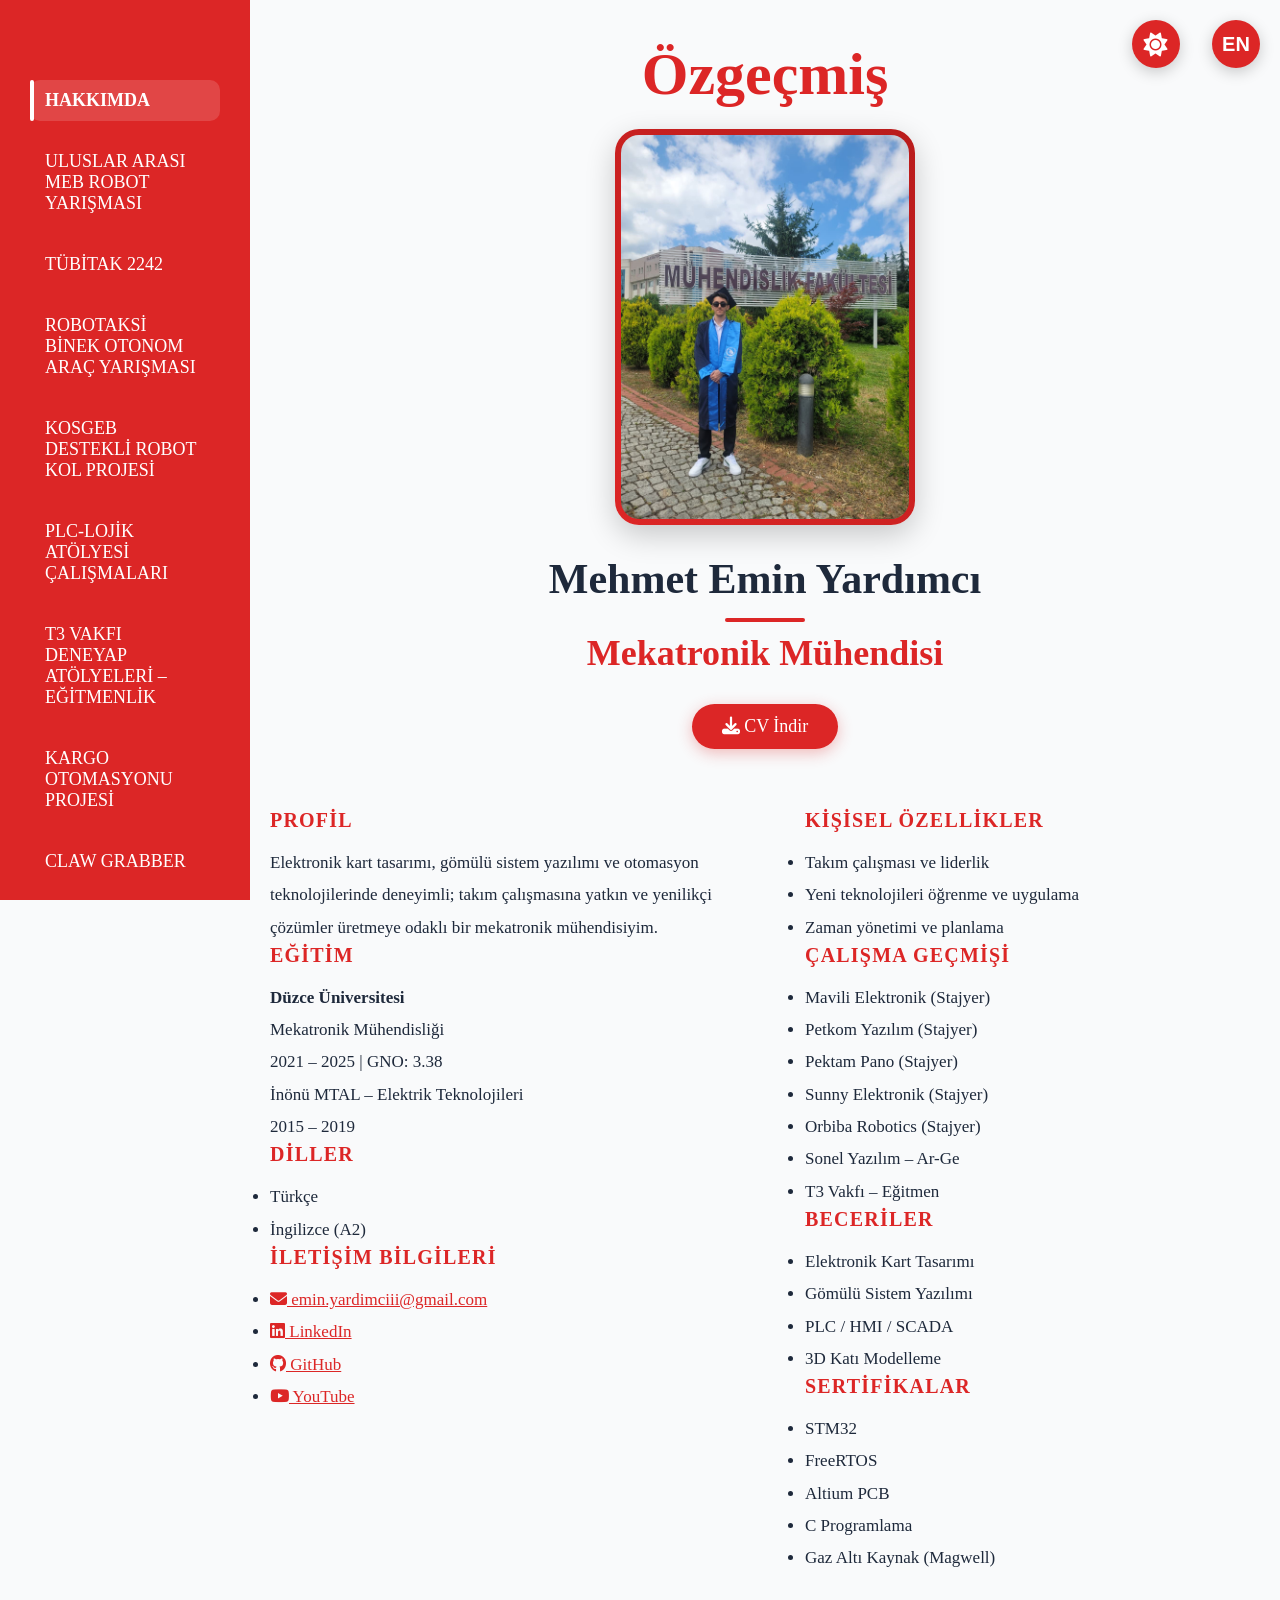
==== index.html @ 07dcc73a "Update index.html" ====
<!DOCTYPE html>
<html lang="tr">
<head>
    <meta charset="UTF-8">
    <meta name="viewport" content="width=device-width, initial-scale=1.0">
    <title>Mehmet Emin Yardımcı | Portfolyo</title>
    <link rel="stylesheet" href="style.css">
    <link rel="stylesheet" href="https://cdnjs.cloudflare.com/ajax/libs/font-awesome/6.5.0/css/all.min.css" integrity="sha512-..." crossorigin="anonymous" referrerpolicy="no-referrer" />
</head>
<body>
    <!-- Sidebar Navigation -->
    <nav class="sidebar">
        <ul>
            <li><a href="javascript:void(0);" class="nav-link" data-section="hakkimda" data-lang-key="about">HAKKIMDA</a></li>
            <li><a href="javascript:void(0);" class="nav-link" data-section="meb" data-lang-key="meb">ULUSLAR ARASI MEB ROBOT YARIŞMASI</a></li>
            <li><a href="javascript:void(0);" class="nav-link" data-section="tubitak" data-lang-key="tubitak">TÜBİTAK 2242</a></li>
            <li><a href="javascript:void(0);" class="nav-link" data-section="robotaksi" data-lang-key="robotaksi">ROBOTAKSİ BİNEK OTONOM ARAÇ YARIŞMASI</a></li>
            <li><a href="javascript:void(0);" class="nav-link" data-section="robotkol" data-lang-key="robotkol">KOSGEB DESTEKLİ ROBOT KOL PROJESİ</a></li>
            <li><a href="javascript:void(0);" class="nav-link" data-section="plcatolyesi" data-lang-key="plcatolyesi">PLC-LOJİK ATÖLYESİ ÇALIŞMALARI</a></li>
            <li><a href="javascript:void(0);" class="nav-link" data-section="egitmenlik" data-lang-key="egitmenlik">T3 VAKFI DENEYAP ATÖLYELERİ – EĞİTMENLİK</a></li>
            <li><a href="javascript:void(0);" class="nav-link" data-section="scada" data-lang-key="scada">KARGO OTOMASYONU PROJESİ</a></li>
            <li><a href="javascript:void(0);" class="nav-link" data-section="clawgraber" data-lang-key="clawgraber">CLAW GRABBER</a></li>
            <li><a href="javascript:void(0);" class="nav-link" data-section="bitirme" data-lang-key="bitirme">BİTİRME PROJESİ (DÜ-HAS)</a></li>
        </ul>
    </nav>
    <!-- Language Toggle -->
    <button id="language-toggle" class="language-toggle">EN</button>
    <!-- Dark Mode Toggle -->
    <button id="dark-mode-toggle" class="dark-mode-toggle"></button>
    <!-- Main Content -->
    <main class="content">
        <section id="hakkimda" class="hero">
            <div class="hero-header">
                <h1 data-lang-key="cvTitle">Özgeçmiş</h1>
                <div class="photo">
                    <img src="assets/projects/profile.jpg" alt="Mehmet Emin Yardımcı">
                </div>
                <h2 class="name-title">Mehmet Emin Yardımcı</h2>
                <h3 class="profession-title">Mekatronik Mühendisi</h3>
              <a href="#" id="cv-download" class="cv-download-btn" download>
    <i class="fas fa-download"></i> <span data-lang-key="downloadCV">CV İndir</span>
</a>
            </div>
            <div class="columns">
                <div class="col">
                    <h3 data-lang-key="profileTitle">Profil</h3>
                    <p data-lang-key="profileDesc">Elektronik kart tasarımı, gömülü sistem yazılımı ve otomasyon teknolojilerinde deneyimli; takım çalışmasına yatkın ve yenilikçi çözümler üretmeye odaklı bir mekatronik mühendisiyim.</p>
                    <h3 data-lang-key="educationTitle">Eğitim</h3>
                    <p data-lang-key="university"><strong data-lang-key="duzceUni">Düzce Üniversitesi</strong><br><span data-lang-key="mechatronics">Mekatronik Mühendisliği</span><br>2021 – 2025 | GNO: 3.38</p>
                    <p data-lang-key="highSchool">İnönü MTAL – Elektrik Teknolojileri<br>2015 – 2019</p>
                    <h3 data-lang-key="languagesTitle">Diller</h3>
                    <ul>
                        <li data-lang-key="turkish">Türkçe</li>
                        <li data-lang-key="english">İngilizce (A2)</li>
                    </ul>
                    <h3 data-lang-key="contactTitle">İletişim Bilgileri</h3>
                    <ul class="contact-links">
                        <li><a href="mailto:emin.yardimciii@gmail.com"><i class="fas fa-envelope"></i> emin.yardimciii@gmail.com</a></li>
                        <li><a href="https://www.linkedin.com/in/eminyardimci" target="_blank"><i class="fab fa-linkedin"></i> LinkedIn</a></li>
                        <li><a href="https://github.com/eminyardimci" target="_blank"><i class="fab fa-github"></i> GitHub</a></li>
                        <li><a href="https://www.youtube.com/@eminyrdmc" target="_blank"><i class="fab fa-youtube"></i> YouTube</a></li>
                    </ul>
                </div>
                <div class="col">
                    <h3 data-lang-key="personalFeaturesTitle">Kişisel Özellikler</h3>
                    <ul>
                        <li data-lang-key="teamwork">Takım çalışması ve liderlik</li>
                        <li data-lang-key="newTech">Yeni teknolojileri öğrenme ve uygulama</li>
                        <li data-lang-key="timeMgmt">Zaman yönetimi ve planlama</li>
                    </ul>
                    <h3 data-lang-key="workHistoryTitle">Çalışma Geçmişi</h3>
                    <ul>
                        <li data-lang-key="mavili">Mavili Elektronik (Stajyer)</li>
                        <li data-lang-key="petkom">Petkom Yazılım (Stajyer)</li>
                        <li data-lang-key="pektam">Pektam Pano (Stajyer)</li>
                        <li data-lang-key="sunny">Sunny Elektronik (Stajyer)</li>
                        <li data-lang-key="orbiba">Orbiba Robotics (Stajyer)</li>
                        <li data-lang-key="sonel">Sonel Yazılım – Ar-Ge</li>
                        <li data-lang-key="t3">T3 Vakfı – Eğitmen</li>
                    </ul>
                    <h3 data-lang-key="skillsTitle">Beceriler</h3>
                    <ul>
                        <li data-lang-key="electronicDesign">Elektronik Kart Tasarımı</li>
                        <li data-lang-key="embedded">Gömülü Sistem Yazılımı</li>
                        <li data-lang-key="plc">PLC / HMI / SCADA</li>
                        <li data-lang-key="3dModeling">3D Katı Modelleme</li>
                    </ul>
                    <h3 data-lang-key="certificatesTitle">Sertifikalar</h3>
                    <ul>
                        <li data-lang-key="stm32">STM32</li>
                        <li data-lang-key="freertos">FreeRTOS</li>
                        <li data-lang-key="altium">Altium PCB</li>
                        <li data-lang-key="cProg">C Programlama</li>
                        <li data-lang-key="welding">Gaz Altı Kaynak (Magwell)</li>
                    </ul>
                </div>
            </div>
        </section>
        <!-- Proje Detay Modal -->
        <section id="project-detail" class="project-section hidden">
            <div id="project-year" class="project-year"></div>
            <h2 id="project-title" class="project-title"></h2>
            <div id="project-content" class="project-desc"></div>
            <div class="modal-buttons">
                <button id="images-button" class="images-button" data-lang-key="viewImages"><i class="fas fa-images"></i> Resimleri Gör</button>
                <button id="project-close-btn" class="close-btn" data-lang-key="close">Kapat</button>
            </div>
        </section>
        <!-- Resim Gallery Modal -->
        <section id="gallery-modal" class="gallery-section hidden">
            <h2 data-lang-key="galleryTitle">Proje Resimleri</h2>
            <div id="gallery-carousel"></div>
            <button id="gallery-close-btn" class="close-btn" data-lang-key="close">Kapat</button>
        </section>
    </main>
    <!-- Mobil Projeler Butonu -->
    <button class="projects-btn" data-lang-key="projects">
    <i class="fas fa-bars"></i> Projeler
</button>
    <script src="script.js"></script>
</body>
</html>
---- style.css ----
* {
    box-sizing: border-box;
    margin: 0;
    padding: 0;
}
body {
    font-family: "Georgia", serif;
    background: #f9fafb;
    color: #1e293b;
    display: flex;
    position: relative;
    min-height: 100vh;
    transition: background 0.3s, color 0.3s;
}
body.dark-mode {
    background: #1e293b;
    color: #f9fafb;
}
body.dark-mode .sidebar {
    background: #b91c1c;
}
body.dark-mode .project-section, body.dark-mode .gallery-section {
    background: #2d3e50;
}
body.dark-mode .contact-links a {
    color: #f9fafb;
}
body.dark-mode .contact-links a:hover {
    color: #dc2626;
}
body.dark-mode .col h3 {
    color: #dc2626;
}
.blur-overlay {
    position: fixed;
    inset: 0;
    background: rgba(0, 0, 0, 0.45);
    backdrop-filter: blur(12px);
    -webkit-backdrop-filter: blur(12px);
    opacity: 0;
    visibility: hidden;
    transition: opacity 0.6s ease, visibility 0.6s ease;
    z-index: 90;
    pointer-events: none;
}
.blur-overlay.active {
    opacity: 1;
    visibility: visible;
    pointer-events: auto;
}
.sidebar {
    width: 250px;
    background: #dc2626;
    color: white;
    padding: 80px 30px 40px;
    height: 100vh;
    position: fixed;
    top: 0;
    left: 0;
    overflow-y: auto;
    transition: transform 0.3s ease;
    z-index: 10;
}
.sidebar ul {
    list-style: none;
}
.sidebar li {
    margin-bottom: 20px;
}
.sidebar a {
    color: white;
    text-decoration: none;
    font-size: 18px;
    text-transform: uppercase;
    font-weight: 500;
    display: block;
    padding: 10px 15px;
    border-radius: 10px;
    transition: all 0.3s;
}
.sidebar a:hover {
    background: rgba(255,255,255,0.1);
}
.sidebar a.active {
    font-weight: bold;
    background: rgba(255,255,255,0.15);
    position: relative;
}
.sidebar a.active::before {
    content: '';
    position: absolute;
    left: 0;
    top: 0;
    height: 100%;
    width: 4px;
    background: white;
    border-radius: 2px;
}
.content {
    margin-left: 250px;
    padding: 40px 20px;
    width: calc(100% - 250px);
    display: flex;
    justify-content: center;
    align-items: flex-start;
}
.hero {
    width: 100%;
    max-width: 1300px;
    margin: 0 auto;
}
.hero-header {
    text-align: center;
    margin-bottom: 60px;
}
.hero-header h1 {
    font-size: 60px;
    margin-bottom: 20px;
    color: #dc2626;
}
.name-title {
    font-size: 42px;
    font-weight: bold;
    color: #1e293b;
    margin: 30px 0 10px;
    text-align: center;
}
.profession-title {
    font-size: 36px;
    font-weight: bold;
    color: #dc2626;
    margin: 0 0 30px;
    text-align: center;
}
body.dark-mode .name-title {
    color: #f9fafb;
}
.name-title::after {
    content: '';
    display: block;
    width: 80px;
    height: 4px;
    background: #dc2626;
    margin: 15px auto 0;
    border-radius: 2px;
}
.cv-download-btn {
    display: inline-block;
    padding: 12px 30px;
    background: #dc2626;
    color: white;
    text-decoration: none;
    border-radius: 30px;
    font-size: 18px;
    transition: all 0.3s;
    box-shadow: 0 4px 15px rgba(220,38,38,0.3);
}
.cv-download-btn:hover {
    background: #b91c1c;
    transform: scale(1.05);
    box-shadow: 0 8px 25px rgba(220,38,38,0.4);
}
.photo {
    width: 300px;
    margin: 0 auto 20px;
    overflow: hidden;
    border-radius: 24px;
    padding: 6px;
    background: linear-gradient(45deg, #dc2626, #b91c1c);
    box-shadow: 0 10px 30px rgba(0,0,0,0.2);
    transition: all 0.4s;
}
.photo img {
    width: 100%;
    height: auto;
    display: block;
    border-radius: 18px;
}
.photo:hover {
    transform: translateY(-10px);
}
body.dark-mode .photo {
    box-shadow: 0 0 30px rgba(220,38,38,0.4);
}
.columns {
    display: grid;
    grid-template-columns: repeat(2, 1fr);
    gap: 80px;
    max-width: 1200px;
    margin: 0 auto;
}
.col h3 {
    font-size: 20px;
    letter-spacing: 1.2px;
    color: #dc2626;
    margin-bottom: 15px;
    text-transform: uppercase;
    font-weight: bold;
}
.col p, .col li {
    font-size: 17px;
    line-height: 1.9;
}
.contact-links a {
    color: #dc2626;
    font-weight: 500;
    transition: all 0.3s;
}
.contact-links a:hover {
    color: #b91c1c;
    transform: translateX(10px);
}
.contact-links i {
    color: #dc2626;
    transition: transform 0.3s;
}
.contact-links a:hover i {
    transform: scale(1.3);
}
.project-section, .gallery-section {
    max-width: 900px;
    width: 90%;
    max-height: 85vh;
    padding: 60px 40px;
    background: white;
    border-radius: 20px;
    box-shadow: 0 20px 40px rgba(0,0,0,0.15);
    position: fixed;
    top: 50%;
    left: 50%;
    transform: translate(-50%, -50%);
    overflow-y: auto;
    z-index: 100;
    opacity: 0;
    visibility: hidden;
    transition: opacity 0.6s ease, visibility 0.6s ease;
}
.project-section.visible, .gallery-section.visible {
    opacity: 1;
    visibility: visible;
}
.project-year {
    font-size: clamp(60px, 10vw, 100px);
    font-weight: 900;
    color: #dc2626;
    margin-bottom: 10px;
    line-height: 1;
    text-align: center;
}
.project-title {
    font-size: clamp(36px, 6vw, 52px);
    font-weight: bold;
    color: #1e293b;
    text-align: center;
    margin-bottom: 30px;
}
.project-desc {
    font-size: clamp(16px, 2.5vw, 18px);
    line-height: 1.8;
    max-width: 800px;
    margin: 0 auto 40px;
}
.modal-buttons {
    display: flex;
    justify-content: center;
    gap: 30px;
    margin-top: 20px;
}
.images-button, .close-btn {
    padding: 14px 32px;
    background: #dc2626;
    color: white;
    border: none;
    border-radius: 50px;
    cursor: pointer;
    font-size: 17px;
    font-weight: bold;
    transition: all 0.3s;
}
.images-button:hover, .close-btn:hover {
    background: #b91c1c;
    transform: translateY(-3px);
}
body.dark-mode .images-button {
    background: #ffcc00;
    color: #1e293b;
}
#gallery-carousel {
    display: grid;
    grid-template-columns: repeat(auto-fit, minmax(300px, 1fr));
    gap: 30px;
    justify-items: center;
    padding: 20px 0;
}
#gallery-carousel img {
    max-width: 100%;
    max-height: 70vh;
    object-fit: contain;
    border-radius: 16px;
    box-shadow: 0 8px 20px rgba(0,0,0,0.2);
    cursor: zoom-in;
    transition: all 0.5s ease;
}
#gallery-carousel img:hover {
    transform: scale(1.05);
    box-shadow: 0 20px 40px rgba(0,0,0,0.3);
}
#gallery-carousel img.zoomed {
    position: fixed;
    top: 50%;
    left: 50%;
    transform: translate(-50%, -50%) scale(1.8);
    max-width: 90vw;
    max-height: 90vh;
    object-fit: contain;
    z-index: 10000;
    box-shadow: 0 30px 80px rgba(0,0,0,0.8);
    border-radius: 20px;
    cursor: zoom-out;
}
.projects-btn, .language-toggle, .dark-mode-toggle {
    padding: 0;
    background: #dc2626;
    color: white;
    border: none;
    border-radius: 50%;
    cursor: pointer;
    box-shadow: 0 4px 15px rgba(0, 0, 0, 0.2);
    transition: all 0.3s ease;
}
.language-toggle, .dark-mode-toggle {
    width: 48px;
    height: 48px;
    display: flex;
    align-items: center;
    justify-content: center;
    font-size: 20px;
    font-weight: bold;
}
.language-toggle:hover, .dark-mode-toggle:hover {
    background: #b91c1c;
    transform: scale(1.08);
}
.projects-btn {
    position: fixed;
    right: 40px;
    bottom: 40px;
    width: 60px;
    height: 60px;
    font-size: 28px;
    display: none;
    z-index: 20;
    animation: pulse 2s infinite;
}
@keyframes pulse {
    0% { box-shadow: 0 0 0 0 rgba(220,38,38,0.7); }
    70% { box-shadow: 0 0 0 15px rgba(220,38,38,0); }
    100% { box-shadow: 0 0 0 0 rgba(220,38,38,0); }
}
.language-toggle {
    position: fixed;
    top: 20px;
    right: 20px;
    z-index: 100;
}
.dark-mode-toggle {
    position: fixed;
    top: 20px;
    right: 100px;
    z-index: 100;
}
.dark-mode-toggle i {
    pointer-events: none;
    color: white;
    font-size: 24px;
}
body.dark-mode .dark-mode-toggle i {
    color: #1e293b;
}
body.dark-mode .language-toggle,
body.dark-mode .dark-mode-toggle,
body.dark-mode .projects-btn {
    background: #ffcc00;
}
body.dark-mode .language-toggle {
    color: #1e293b;
}
@media (max-width: 900px) {
    .content {
        margin-left: 0;
        padding: 30px 20px;
        display: flex;
        justify-content: center;
    }
    .hero {
        max-width: 100%;
    }
    .columns {
        grid-template-columns: 1fr;
        gap: 50px;
    }
    .name-title {
        font-size: 36px;
    }
    .profession-title {
        font-size: 30px;
    }
    .cv-download-btn {
        font-size: 16px;
        padding: 10px 24px;
    }
    .language-toggle, .dark-mode-toggle {
        width: 44px;
        height: 44px;
        font-size: 18px;
        top: 10px;
    }
    .language-toggle { right: 10px; }
    .dark-mode-toggle { right: 70px; }
    #gallery-carousel img.zoomed {
        max-width: 98vw;
        max-height: 90vh;
    }
}
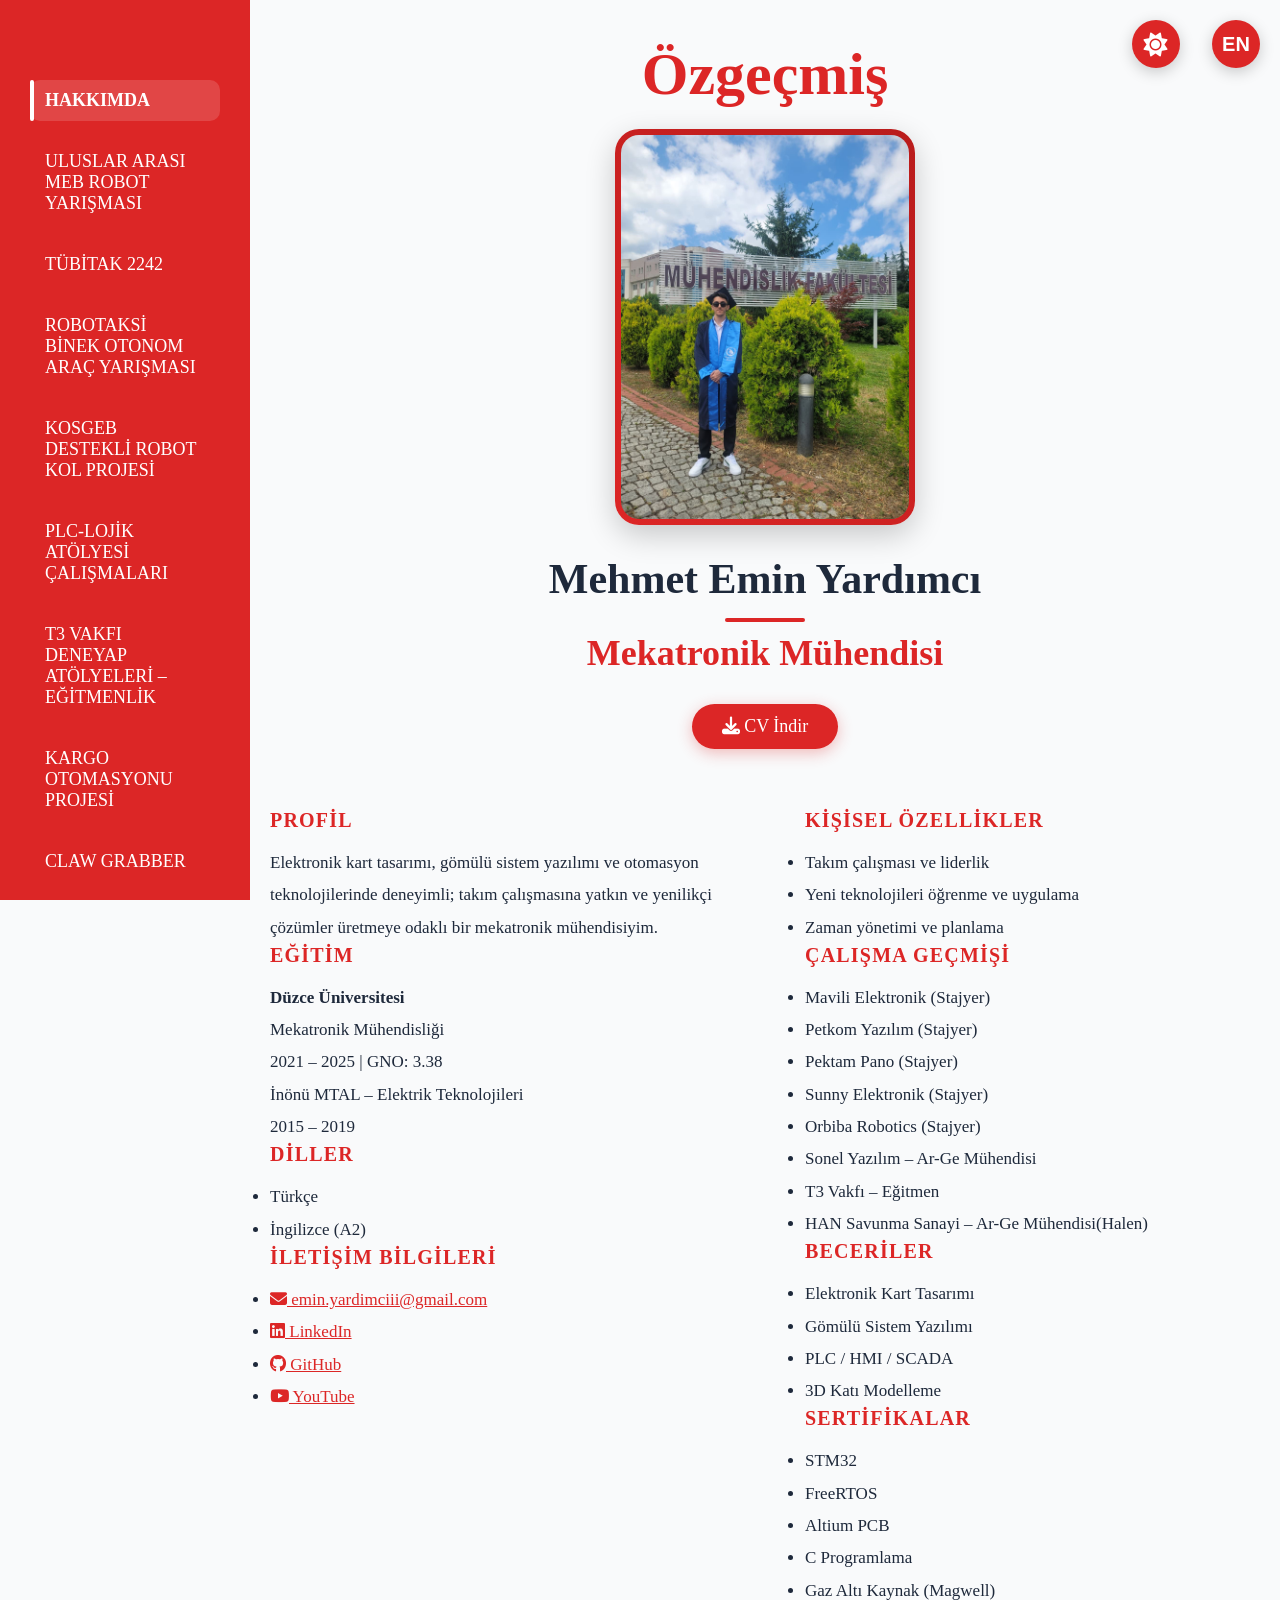
==== commit 93f23c0f: "Update index.html" ====
--- a/index.html
+++ b/index.html
@@ -5,7 +5,7 @@
     <meta name="viewport" content="width=device-width, initial-scale=1.0">
     <title>Mehmet Emin Yardımcı | Portfolyo</title>
     <link rel="stylesheet" href="style.css">
-    <link rel="stylesheet" href="https://cdnjs.cloudflare.com/ajax/libs/font-awesome/6.5.0/css/all.min.css" integrity="sha512-..." crossorigin="anonymous" referrerpolicy="no-referrer" />
+    <link rel="stylesheet" href="https://cdnjs.cloudflare.com/ajax/libs/font-awesome/6.5.0/css/all.min.css">
 </head>
 <body>
     <!-- Sidebar Navigation -->
@@ -23,10 +23,13 @@
             <li><a href="javascript:void(0);" class="nav-link" data-section="bitirme" data-lang-key="bitirme">BİTİRME PROJESİ (DÜ-HAS)</a></li>
         </ul>
     </nav>
+
     <!-- Language Toggle -->
     <button id="language-toggle" class="language-toggle">EN</button>
+
     <!-- Dark Mode Toggle -->
     <button id="dark-mode-toggle" class="dark-mode-toggle"></button>
+
     <!-- Main Content -->
     <main class="content">
         <section id="hakkimda" class="hero">
@@ -37,9 +40,9 @@
                 </div>
                 <h2 class="name-title">Mehmet Emin Yardımcı</h2>
                 <h3 class="profession-title">Mekatronik Mühendisi</h3>
-              <a href="#" id="cv-download" class="cv-download-btn" download>
-    <i class="fas fa-download"></i> <span data-lang-key="downloadCV">CV İndir</span>
-</a>
+                <a href="#" id="cv-download" class="cv-download-btn" download>
+                    <i class="fas fa-download"></i> <span data-lang-key="downloadCV">CV İndir</span>
+                </a>
             </div>
             <div class="columns">
                 <div class="col">
@@ -75,8 +78,9 @@
                         <li data-lang-key="pektam">Pektam Pano (Stajyer)</li>
                         <li data-lang-key="sunny">Sunny Elektronik (Stajyer)</li>
                         <li data-lang-key="orbiba">Orbiba Robotics (Stajyer)</li>
-                        <li data-lang-key="sonel">Sonel Yazılım – Ar-Ge</li>
+                        <li data-lang-key="sonel">Sonel Yazılım – Ar-Ge Mühendisi</li>
                         <li data-lang-key="t3">T3 Vakfı – Eğitmen</li>
+                        <li data-lang-key="t3">HAN Savunma Sanayi – Ar-Ge Mühendisi(Halen)</li>
                     </ul>
                     <h3 data-lang-key="skillsTitle">Beceriler</h3>
                     <ul>
@@ -96,6 +100,7 @@
                 </div>
             </div>
         </section>
+
         <!-- Proje Detay Modal -->
         <section id="project-detail" class="project-section hidden">
             <div id="project-year" class="project-year"></div>
@@ -106,17 +111,20 @@
                 <button id="project-close-btn" class="close-btn" data-lang-key="close">Kapat</button>
             </div>
         </section>
-        <!-- Resim Gallery Modal -->
+
+        <!-- Gallery Modal -->
         <section id="gallery-modal" class="gallery-section hidden">
             <h2 data-lang-key="galleryTitle">Proje Resimleri</h2>
             <div id="gallery-carousel"></div>
             <button id="gallery-close-btn" class="close-btn" data-lang-key="close">Kapat</button>
         </section>
     </main>
-    <!-- Mobil Projeler Butonu -->
-    <button class="projects-btn" data-lang-key="projects">
-    <i class="fas fa-bars"></i> Projeler
-</button>
+
+    <!-- Mobil Projeler Butonu (SADECE MOBİLDE GÖZÜKECEK) -->
+    <button class="projects-btn">
+        <i class="fas fa-bars"></i> Projeler
+    </button>
+
     <script src="script.js"></script>
 </body>
 </html>
--- a/style.css
+++ b/style.css
@@ -3,6 +3,7 @@
     margin: 0;
     padding: 0;
 }
+
 body {
     font-family: "Georgia", serif;
     background: #f9fafb;
@@ -12,25 +13,32 @@
     min-height: 100vh;
     transition: background 0.3s, color 0.3s;
 }
+
 body.dark-mode {
     background: #1e293b;
     color: #f9fafb;
 }
+
 body.dark-mode .sidebar {
     background: #b91c1c;
 }
+
 body.dark-mode .project-section, body.dark-mode .gallery-section {
     background: #2d3e50;
 }
+
 body.dark-mode .contact-links a {
     color: #f9fafb;
 }
+
 body.dark-mode .contact-links a:hover {
     color: #dc2626;
 }
+
 body.dark-mode .col h3 {
     color: #dc2626;
 }
+
 .blur-overlay {
     position: fixed;
     inset: 0;
@@ -43,11 +51,13 @@
     z-index: 90;
     pointer-events: none;
 }
+
 .blur-overlay.active {
     opacity: 1;
     visibility: visible;
     pointer-events: auto;
 }
+
 .sidebar {
     width: 250px;
     background: #dc2626;
@@ -61,12 +71,15 @@
     transition: transform 0.3s ease;
     z-index: 10;
 }
+
 .sidebar ul {
     list-style: none;
 }
+
 .sidebar li {
     margin-bottom: 20px;
 }
+
 .sidebar a {
     color: white;
     text-decoration: none;
@@ -78,14 +91,17 @@
     border-radius: 10px;
     transition: all 0.3s;
 }
+
 .sidebar a:hover {
     background: rgba(255,255,255,0.1);
 }
+
 .sidebar a.active {
     font-weight: bold;
     background: rgba(255,255,255,0.15);
     position: relative;
 }
+
 .sidebar a.active::before {
     content: '';
     position: absolute;
@@ -96,6 +112,7 @@
     background: white;
     border-radius: 2px;
 }
+
 .content {
     margin-left: 250px;
     padding: 40px 20px;
@@ -104,20 +121,24 @@
     justify-content: center;
     align-items: flex-start;
 }
+
 .hero {
     width: 100%;
     max-width: 1300px;
     margin: 0 auto;
 }
+
 .hero-header {
     text-align: center;
     margin-bottom: 60px;
 }
+
 .hero-header h1 {
     font-size: 60px;
     margin-bottom: 20px;
     color: #dc2626;
 }
+
 .name-title {
     font-size: 42px;
     font-weight: bold;
@@ -125,6 +146,7 @@
     margin: 30px 0 10px;
     text-align: center;
 }
+
 .profession-title {
     font-size: 36px;
     font-weight: bold;
@@ -132,9 +154,11 @@
     margin: 0 0 30px;
     text-align: center;
 }
+
 body.dark-mode .name-title {
     color: #f9fafb;
 }
+
 .name-title::after {
     content: '';
     display: block;
@@ -144,6 +168,7 @@
     margin: 15px auto 0;
     border-radius: 2px;
 }
+
 .cv-download-btn {
     display: inline-block;
     padding: 12px 30px;
@@ -155,11 +180,13 @@
     transition: all 0.3s;
     box-shadow: 0 4px 15px rgba(220,38,38,0.3);
 }
+
 .cv-download-btn:hover {
     background: #b91c1c;
     transform: scale(1.05);
     box-shadow: 0 8px 25px rgba(220,38,38,0.4);
 }
+
 .photo {
     width: 300px;
     margin: 0 auto 20px;
@@ -170,18 +197,22 @@
     box-shadow: 0 10px 30px rgba(0,0,0,0.2);
     transition: all 0.4s;
 }
+
 .photo img {
     width: 100%;
     height: auto;
     display: block;
     border-radius: 18px;
 }
+
 .photo:hover {
     transform: translateY(-10px);
 }
+
 body.dark-mode .photo {
     box-shadow: 0 0 30px rgba(220,38,38,0.4);
 }
+
 .columns {
     display: grid;
     grid-template-columns: repeat(2, 1fr);
@@ -189,6 +220,7 @@
     max-width: 1200px;
     margin: 0 auto;
 }
+
 .col h3 {
     font-size: 20px;
     letter-spacing: 1.2px;
@@ -197,26 +229,32 @@
     text-transform: uppercase;
     font-weight: bold;
 }
+
 .col p, .col li {
     font-size: 17px;
     line-height: 1.9;
 }
+
 .contact-links a {
     color: #dc2626;
     font-weight: 500;
     transition: all 0.3s;
 }
+
 .contact-links a:hover {
     color: #b91c1c;
     transform: translateX(10px);
 }
+
 .contact-links i {
     color: #dc2626;
     transition: transform 0.3s;
 }
+
 .contact-links a:hover i {
     transform: scale(1.3);
 }
+
 .project-section, .gallery-section {
     max-width: 900px;
     width: 90%;
@@ -235,10 +273,12 @@
     visibility: hidden;
     transition: opacity 0.6s ease, visibility 0.6s ease;
 }
+
 .project-section.visible, .gallery-section.visible {
     opacity: 1;
     visibility: visible;
 }
+
 .project-year {
     font-size: clamp(60px, 10vw, 100px);
     font-weight: 900;
@@ -247,6 +287,7 @@
     line-height: 1;
     text-align: center;
 }
+
 .project-title {
     font-size: clamp(36px, 6vw, 52px);
     font-weight: bold;
@@ -254,18 +295,21 @@
     text-align: center;
     margin-bottom: 30px;
 }
+
 .project-desc {
     font-size: clamp(16px, 2.5vw, 18px);
     line-height: 1.8;
     max-width: 800px;
     margin: 0 auto 40px;
 }
+
 .modal-buttons {
     display: flex;
     justify-content: center;
     gap: 30px;
     margin-top: 20px;
 }
+
 .images-button, .close-btn {
     padding: 14px 32px;
     background: #dc2626;
@@ -277,14 +321,17 @@
     font-weight: bold;
     transition: all 0.3s;
 }
+
 .images-button:hover, .close-btn:hover {
     background: #b91c1c;
     transform: translateY(-3px);
 }
+
 body.dark-mode .images-button {
     background: #ffcc00;
     color: #1e293b;
 }
+
 #gallery-carousel {
     display: grid;
     grid-template-columns: repeat(auto-fit, minmax(300px, 1fr));
@@ -292,6 +339,7 @@
     justify-items: center;
     padding: 20px 0;
 }
+
 #gallery-carousel img {
     max-width: 100%;
     max-height: 70vh;
@@ -301,10 +349,12 @@
     cursor: zoom-in;
     transition: all 0.5s ease;
 }
+
 #gallery-carousel img:hover {
     transform: scale(1.05);
     box-shadow: 0 20px 40px rgba(0,0,0,0.3);
 }
+
 #gallery-carousel img.zoomed {
     position: fixed;
     top: 50%;
@@ -318,8 +368,15 @@
     border-radius: 20px;
     cursor: zoom-out;
 }
-.projects-btn, .language-toggle, .dark-mode-toggle {
-    padding: 0;
+
+.language-toggle, .dark-mode-toggle {
+    width: 48px;
+    height: 48px;
+    display: flex;
+    align-items: center;
+    justify-content: center;
+    font-size: 20px;
+    font-weight: bold;
     background: #dc2626;
     color: white;
     border: none;
@@ -327,96 +384,120 @@
     cursor: pointer;
     box-shadow: 0 4px 15px rgba(0, 0, 0, 0.2);
     transition: all 0.3s ease;
-}
-.language-toggle, .dark-mode-toggle {
-    width: 48px;
-    height: 48px;
-    display: flex;
-    align-items: center;
-    justify-content: center;
-    font-size: 20px;
-    font-weight: bold;
-}
+    position: fixed;
+    top: 20px;
+    z-index: 100;
+}
+
+.language-toggle {
+    right: 20px;
+}
+
+.dark-mode-toggle {
+    right: 100px;
+}
+
 .language-toggle:hover, .dark-mode-toggle:hover {
     background: #b91c1c;
     transform: scale(1.08);
 }
-.projects-btn {
-    position: fixed;
-    right: 40px;
-    bottom: 40px;
-    width: 60px;
-    height: 60px;
-    font-size: 28px;
-    display: none;
-    z-index: 20;
-    animation: pulse 2s infinite;
-}
-@keyframes pulse {
-    0% { box-shadow: 0 0 0 0 rgba(220,38,38,0.7); }
-    70% { box-shadow: 0 0 0 15px rgba(220,38,38,0); }
-    100% { box-shadow: 0 0 0 0 rgba(220,38,38,0); }
-}
-.language-toggle {
-    position: fixed;
-    top: 20px;
-    right: 20px;
-    z-index: 100;
-}
-.dark-mode-toggle {
-    position: fixed;
-    top: 20px;
-    right: 100px;
-    z-index: 100;
-}
+
 .dark-mode-toggle i {
     pointer-events: none;
-    color: white;
     font-size: 24px;
 }
+
+body.dark-mode .language-toggle,
+body.dark-mode .dark-mode-toggle {
+    background: #ffcc00;
+    color: #1e293b;
+}
+
 body.dark-mode .dark-mode-toggle i {
     color: #1e293b;
 }
-body.dark-mode .language-toggle,
-body.dark-mode .dark-mode-toggle,
-body.dark-mode .projects-btn {
-    background: #ffcc00;
-}
-body.dark-mode .language-toggle {
-    color: #1e293b;
-}
+
+/* Projeler butonu - SADECE MOBİLDE GÖZÜKÜR */
+.projects-btn {
+    display: none;
+    position: fixed;
+    right: 20px;
+    bottom: 30px;
+    padding: 14px 24px;
+    background: #dc2626;
+    color: white;
+    border: none;
+    border-radius: 50px;
+    cursor: pointer;
+    font-size: 18px;
+    box-shadow: 0 4px 15px rgba(220,38,38,0.4);
+    transition: all 0.3s ease;
+    align-items: center;
+    gap: 10px;
+    z-index: 20;
+}
+
+.projects-btn i {
+    font-size: 22px;
+}
+
+.projects-btn:hover {
+    background: #b91c1c;
+    transform: scale(1.05);
+}
+
+/* Mobil ayarlar */
 @media (max-width: 900px) {
+    .projects-btn {
+        display: flex; /* Sadece mobilde görünür */
+    }
+
+    .sidebar {
+        transform: translateX(-100%);
+        padding-top: 60px;
+    }
+
+    .sidebar.active {
+        transform: translateX(0);
+    }
+
     .content {
         margin-left: 0;
         padding: 30px 20px;
-        display: flex;
-        justify-content: center;
-    }
+    }
+
     .hero {
         max-width: 100%;
     }
+
     .columns {
         grid-template-columns: 1fr;
         gap: 50px;
     }
+
     .name-title {
         font-size: 36px;
     }
+
     .profession-title {
         font-size: 30px;
     }
+
     .cv-download-btn {
         font-size: 16px;
         padding: 10px 24px;
     }
+
     .language-toggle, .dark-mode-toggle {
         width: 44px;
         height: 44px;
         font-size: 18px;
         top: 10px;
     }
+
     .language-toggle { right: 10px; }
     .dark-mode-toggle { right: 70px; }
+
     #gallery-carousel img.zoomed {
         max-width: 98vw;
         max-height: 90vh;
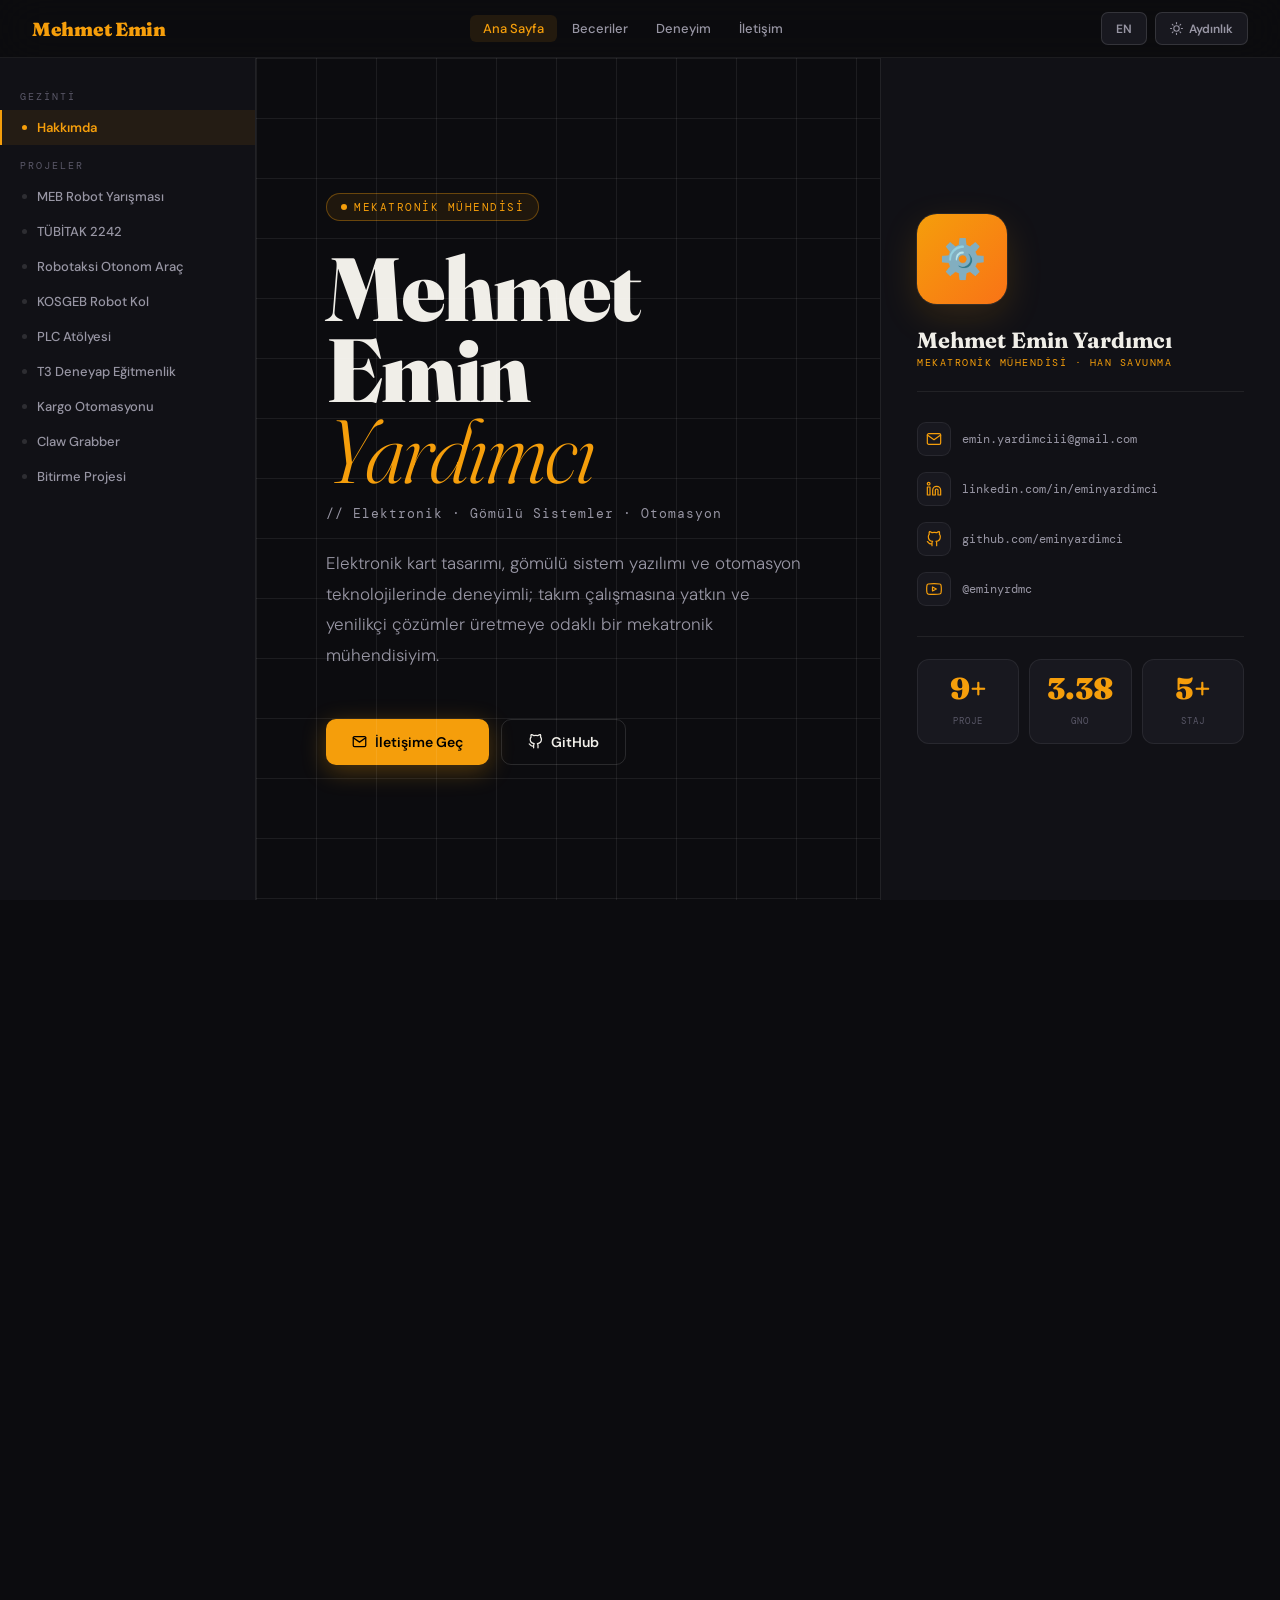
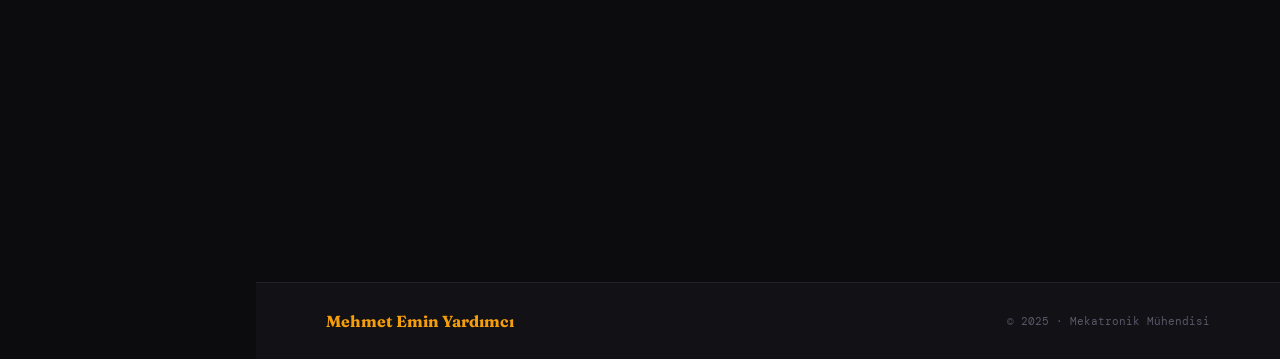
==== commit b702b7f9: "Add files via upload" ====
--- a/index.html
+++ b/index.html
@@ -1,130 +1,1101 @@
 <!DOCTYPE html>
-<html lang="tr">
+<html lang="tr" data-theme="dark">
 <head>
-    <meta charset="UTF-8">
-    <meta name="viewport" content="width=device-width, initial-scale=1.0">
-    <title>Mehmet Emin Yardımcı | Portfolyo</title>
-    <link rel="stylesheet" href="style.css">
-    <link rel="stylesheet" href="https://cdnjs.cloudflare.com/ajax/libs/font-awesome/6.5.0/css/all.min.css">
+<meta charset="UTF-8">
+<meta name="viewport" content="width=device-width, initial-scale=1.0">
+<title>Mehmet Emin Yardımcı</title>
+<link href="https://fonts.googleapis.com/css2?family=Fraunces:ital,wght@0,300;0,700;0,900;1,300;1,700&family=DM+Sans:wght@300;400;500;600;700&family=DM+Mono:wght@400;500&display=swap" rel="stylesheet">
+<style>
+/* ─── DESIGN TOKENS ─────────────────────────────── */
+:root {
+  --amber:   #F59E0B;
+  --amber2:  #FBBF24;
+  --orange:  #F97316;
+  --rose:    #FB7185;
+  --sky:     #38BDF8;
+  --emerald: #34D399;
+  --serif:  'Fraunces', Georgia, serif;
+  --sans:   'DM Sans', sans-serif;
+  --mono:   'DM Mono', monospace;
+  --ease:   cubic-bezier(.4,0,.2,1);
+}
+
+[data-theme="dark"] {
+  --bg:      #0C0C0F;
+  --bg1:     #111116;
+  --bg2:     #18181F;
+  --bg3:     #1F1F29;
+  --line:    rgba(255,255,255,.07);
+  --line2:   rgba(255,255,255,.12);
+  --ink:     #F0EEE8;
+  --ink2:    #9896A4;
+  --ink3:    #5A5868;
+  --accent:  #F59E0B;
+  --accent2: #F97316;
+  --glow:    rgba(245,158,11,.15);
+}
+[data-theme="light"] {
+  --bg:      #FAFAF7;
+  --bg1:     #F5F4EF;
+  --bg2:     #EDECEA;
+  --bg3:     #E4E3DF;
+  --line:    rgba(0,0,0,.08);
+  --line2:   rgba(0,0,0,.15);
+  --ink:     #1A1916;
+  --ink2:    #55534E;
+  --ink3:    #9D9B96;
+  --accent:  #D97706;
+  --accent2: #EA580C;
+  --glow:    rgba(217,119,6,.12);
+}
+
+/* ─── RESET ──────────────────────────────────────── */
+*,*::before,*::after{margin:0;padding:0;box-sizing:border-box;}
+html{scroll-behavior:smooth;-webkit-font-smoothing:antialiased;}
+body{
+  background:var(--bg);
+  color:var(--ink);
+  font-family:var(--sans);
+  overflow-x:hidden;
+  transition:background .35s var(--ease), color .35s var(--ease);
+}
+a{text-decoration:none;color:inherit;}
+button{font-family:var(--sans);}
+img{display:block;max-width:100%;}
+
+/* ─── CURSOR GLOW ────────────────────────────────── */
+#cursor-glow{
+  position:fixed;width:500px;height:500px;
+  border-radius:50%;
+  background:radial-gradient(circle,var(--glow) 0%,transparent 70%);
+  pointer-events:none;z-index:0;
+  transform:translate(-50%,-50%);
+  transition:opacity .3s;
+  opacity:0;
+}
+
+/* ─── TOPBAR ─────────────────────────────────────── */
+#bar{
+  position:fixed;top:0;left:0;right:0;z-index:600;
+  height:58px;
+  display:flex;align-items:center;justify-content:space-between;
+  padding:0 32px;
+  border-bottom:1px solid var(--line);
+  backdrop-filter:blur(24px);
+  background:rgba(12,12,15,.75);
+  transition:background .35s;
+}
+[data-theme="light"] #bar{background:rgba(250,250,247,.85);}
+
+.bar-logo{
+  font-family:var(--serif);
+  font-size:19px;font-weight:900;
+  letter-spacing:-.3px;
+  color:var(--accent);
+  cursor:pointer;
+  transition:opacity .2s;
+}
+.bar-logo:hover{opacity:.75;}
+
+.bar-nav{display:flex;gap:2px;}
+.bar-a{
+  font-size:13px;font-weight:500;
+  color:var(--ink2);
+  padding:5px 13px;border-radius:6px;
+  cursor:pointer;transition:all .2s;
+  background:none;border:none;
+}
+.bar-a:hover,.bar-a.on{color:var(--accent);background:rgba(245,158,11,.1);}
+
+.bar-r{display:flex;gap:8px;align-items:center;}
+.bar-btn{
+  height:33px;padding:0 14px;
+  border-radius:7px;
+  border:1px solid var(--line2);
+  background:var(--bg2);
+  color:var(--ink2);
+  font-size:12px;font-weight:600;
+  cursor:pointer;transition:all .2s;
+  display:flex;align-items:center;gap:6px;
+}
+.bar-btn:hover{border-color:var(--accent);color:var(--accent);}
+.ham{
+  display:none;width:36px;height:36px;
+  background:none;border:1px solid var(--line2);
+  border-radius:7px;color:var(--ink2);
+  cursor:pointer;align-items:center;justify-content:center;
+}
+
+/* ─── SIDEBAR ────────────────────────────────────── */
+#side{
+  position:fixed;top:58px;left:0;bottom:0;width:256px;
+  background:var(--bg1);
+  border-right:1px solid var(--line);
+  overflow-y:auto;z-index:500;
+  padding:18px 0 40px;
+  transition:transform .32s var(--ease);
+}
+.side-lbl{
+  font-family:var(--mono);
+  font-size:10px;color:var(--ink3);
+  text-transform:uppercase;letter-spacing:2px;
+  padding:14px 20px 7px;
+}
+.side-a{
+  display:flex;align-items:center;gap:10px;
+  padding:9px 20px;
+  font-size:13px;font-weight:500;
+  color:var(--ink2);cursor:pointer;
+  border-left:2px solid transparent;
+  transition:all .18s;
+  background:none;border-right:none;border-top:none;border-bottom:none;
+  width:100%;text-align:left;
+  font-family:var(--sans);
+}
+.side-a:hover{color:var(--ink);background:rgba(245,158,11,.06);border-left-color:var(--accent);}
+.side-a.on{color:var(--accent);background:rgba(245,158,11,.08);border-left-color:var(--accent);font-weight:600;}
+.side-pip{
+  width:5px;height:5px;border-radius:50%;
+  background:var(--line2);flex-shrink:0;
+  transition:background .2s;
+}
+.side-a.on .side-pip,.side-a:hover .side-pip{background:var(--accent);}
+
+/* ─── MAIN ───────────────────────────────────────── */
+#main{margin-left:256px;padding-top:58px;min-height:100vh;}
+
+/* ─── HOME ───────────────────────────────────────── */
+#pg-home{display:block;}
+
+/* HERO */
+.hero{
+  display:grid;grid-template-columns:1fr 400px;
+  min-height:calc(100vh - 58px);
+  position:relative;overflow:hidden;
+}
+
+/* left */
+.hl{
+  padding:80px 70px;
+  display:flex;flex-direction:column;justify-content:center;
+  position:relative;
+}
+
+/* subtle grid */
+.hl::before{
+  content:'';position:absolute;inset:0;
+  background-image:
+    linear-gradient(var(--line) 1px,transparent 1px),
+    linear-gradient(90deg,var(--line) 1px,transparent 1px);
+  background-size:60px 60px;
+  pointer-events:none;
+}
+
+.hl-badge{
+  display:inline-flex;align-items:center;gap:7px;
+  font-family:var(--mono);font-size:11px;
+  color:var(--accent);letter-spacing:1.5px;text-transform:uppercase;
+  padding:6px 14px;border-radius:50px;
+  border:1px solid rgba(245,158,11,.35);
+  background:rgba(245,158,11,.08);
+  width:fit-content;margin-bottom:28px;
+}
+.pulse{
+  width:6px;height:6px;border-radius:50%;background:var(--accent);
+  animation:pulse 2s infinite;
+}
+@keyframes pulse{0%,100%{opacity:1;transform:scale(1);}50%{opacity:.3;transform:scale(.7);}}
+
+.hl-name{
+  font-family:var(--serif);
+  font-size:clamp(52px,7vw,100px);
+  font-weight:900;
+  line-height:.9;letter-spacing:-2px;
+  margin-bottom:14px;
+}
+.hl-name em{
+  font-style:italic;font-weight:300;
+  color:var(--accent);
+  display:block;
+}
+
+.hl-sub{
+  font-family:var(--mono);font-size:13px;
+  color:var(--ink2);letter-spacing:1px;
+  margin-bottom:26px;
+}
+
+.hl-desc{
+  font-size:17px;line-height:1.8;
+  color:var(--ink2);max-width:520px;
+  margin-bottom:48px;font-weight:300;
+}
+
+.hl-cta{display:flex;gap:12px;flex-wrap:wrap;}
+
+.cta-main{
+  display:inline-flex;align-items:center;gap:8px;
+  padding:13px 26px;border-radius:10px;
+  font-size:14px;font-weight:600;
+  background:var(--accent);color:#000;
+  border:none;cursor:pointer;transition:all .25s;
+  box-shadow:0 6px 24px rgba(245,158,11,.3);
+}
+.cta-main:hover{transform:translateY(-3px);box-shadow:0 12px 36px rgba(245,158,11,.45);}
+.cta-sec{
+  display:inline-flex;align-items:center;gap:8px;
+  padding:13px 26px;border-radius:10px;
+  font-size:14px;font-weight:600;
+  background:transparent;color:var(--ink);
+  border:1px solid var(--line2);cursor:pointer;transition:all .25s;
+}
+.cta-sec:hover{border-color:var(--accent);color:var(--accent);transform:translateY(-3px);}
+
+/* right panel */
+.hr{
+  background:var(--bg1);
+  border-left:1px solid var(--line);
+  padding:60px 36px;
+  display:flex;flex-direction:column;gap:22px;
+  justify-content:center;
+}
+
+.av-ring{
+  width:90px;height:90px;
+  border-radius:20px;
+  background:linear-gradient(135deg,var(--amber),var(--orange));
+  display:flex;align-items:center;justify-content:center;
+  font-size:38px;
+  box-shadow:0 0 0 1px var(--line), 0 12px 36px var(--glow);
+}
+
+.pn{font-family:var(--serif);font-size:22px;font-weight:700;margin-bottom:2px;}
+.pt{font-family:var(--mono);font-size:10px;color:var(--accent);text-transform:uppercase;letter-spacing:1.5px;}
+
+.sep{height:1px;background:var(--line);}
+
+/* info rows with INLINE SVG icons */
+.info-item{display:flex;align-items:center;gap:11px;padding:8px 0;}
+.ii-ico{
+  width:34px;height:34px;border-radius:9px;
+  background:var(--bg2);border:1px solid var(--line);
+  display:flex;align-items:center;justify-content:center;
+  flex-shrink:0;color:var(--accent);
+}
+.ii-ico svg{width:16px;height:16px;fill:none;stroke:currentColor;stroke-width:1.8;stroke-linecap:round;stroke-linejoin:round;}
+.ii-txt{font-family:var(--mono);font-size:12px;color:var(--ink2);transition:color .2s;}
+.info-item:hover .ii-txt{color:var(--accent);}
+
+/* stats */
+.stats-row{display:grid;grid-template-columns:repeat(3,1fr);gap:10px;}
+.stat{
+  background:var(--bg2);border:1px solid var(--line);
+  border-radius:12px;padding:14px 10px;text-align:center;
+  transition:all .25s;position:relative;overflow:hidden;
+}
+.stat::after{
+  content:'';position:absolute;bottom:0;left:0;right:0;height:2px;
+  background:linear-gradient(90deg,var(--amber),var(--orange));
+  transform:scaleX(0);transition:transform .3s;
+}
+.stat:hover{transform:translateY(-3px);}
+.stat:hover::after{transform:scaleX(1);}
+.s-n{
+  font-family:var(--serif);font-size:30px;font-weight:900;
+  color:var(--accent);display:block;line-height:1;margin-bottom:4px;
+}
+.s-l{font-family:var(--mono);font-size:9px;color:var(--ink3);text-transform:uppercase;letter-spacing:1px;}
+
+/* ─── SECTION COMMONS ────────────────────────────── */
+.sec{padding:80px 70px;}
+.sec-alt{background:var(--bg1);border-top:1px solid var(--line);}
+.sec-tag{
+  font-family:var(--mono);font-size:10px;
+  color:var(--accent);letter-spacing:2px;text-transform:uppercase;
+  display:block;margin-bottom:10px;
+}
+.sec-h{
+  font-family:var(--serif);
+  font-size:clamp(32px,4vw,52px);
+  font-weight:900;letter-spacing:-1.5px;line-height:1;
+  margin-bottom:48px;
+}
+
+/* ─── SKILLS ─────────────────────────────────────── */
+.sk-grid{display:grid;grid-template-columns:repeat(auto-fill,minmax(230px,1fr));gap:12px;}
+.sk{
+  background:var(--bg2);border:1px solid var(--line);
+  border-radius:14px;padding:18px 18px;
+  display:flex;align-items:center;gap:13px;
+  transition:all .25s;cursor:default;
+}
+.sk:hover{border-color:var(--accent);transform:translateY(-3px);box-shadow:0 10px 30px var(--glow);}
+.sk-ic{
+  width:40px;height:40px;border-radius:11px;
+  display:flex;align-items:center;justify-content:center;
+  font-size:19px;flex-shrink:0;
+}
+.sk-name{font-size:14px;font-weight:600;}
+.sk-sub{font-family:var(--mono);font-size:11px;color:var(--ink3);margin-top:2px;}
+
+/* ─── EXPERIENCE ─────────────────────────────────── */
+.ex-list{border:1px solid var(--line);border-radius:14px;overflow:hidden;}
+.ex{
+  display:grid;grid-template-columns:auto 1fr auto;
+  gap:18px;align-items:center;
+  padding:20px 24px;
+  border-bottom:1px solid var(--line);
+  transition:background .2s;
+  position:relative;
+}
+.ex:last-child{border-bottom:none;}
+.ex:hover{background:rgba(245,158,11,.04);}
+.ex::before{
+  content:'';position:absolute;left:0;top:0;bottom:0;width:2px;
+  background:var(--accent);transform:scaleY(0);transition:transform .25s;
+}
+.ex:hover::before{transform:scaleY(1);}
+.ex-num{
+  font-family:var(--mono);font-size:11px;color:var(--ink3);
+  width:28px;text-align:right;
+}
+.ex-co{font-size:16px;font-weight:600;margin-bottom:2px;}
+.ex-role{font-family:var(--mono);font-size:11px;color:var(--accent);letter-spacing:.5px;text-transform:uppercase;}
+.ex-pill{
+  font-family:var(--mono);font-size:10px;font-weight:600;
+  padding:4px 12px;border-radius:50px;
+  border:1px solid var(--line2);color:var(--ink3);
+  white-space:nowrap;
+}
+.ex-pill.live{background:rgba(52,211,153,.1);border-color:rgba(52,211,153,.3);color:#34D399;}
+
+/* ─── CERTS ──────────────────────────────────────── */
+.ce-grid{display:grid;grid-template-columns:repeat(auto-fill,minmax(170px,1fr));gap:12px;}
+.ce{
+  background:var(--bg2);border:1px solid var(--line);
+  border-radius:14px;padding:22px 16px;
+  text-align:center;transition:all .25s;
+}
+.ce:hover{border-color:var(--orange);transform:translateY(-4px);box-shadow:0 10px 28px rgba(249,115,22,.12);}
+.ce-em{font-size:28px;display:block;margin-bottom:10px;}
+.ce-n{font-size:14px;font-weight:600;}
+
+/* ─── CONTACT ────────────────────────────────────── */
+.ct-grid{display:grid;grid-template-columns:1fr 1fr;gap:32px;align-items:start;}
+.ct-links{display:flex;flex-direction:column;gap:10px;}
+.ct-a{
+  display:flex;align-items:center;gap:14px;
+  padding:16px 20px;
+  background:var(--bg2);border:1px solid var(--line);
+  border-radius:12px;
+  color:var(--ink);transition:all .22s;
+}
+.ct-a:hover{border-color:var(--accent);transform:translateX(6px);box-shadow:0 6px 20px var(--glow);}
+.ct-ico{
+  width:42px;height:42px;border-radius:11px;
+  background:linear-gradient(135deg,var(--amber),var(--orange));
+  display:flex;align-items:center;justify-content:center;
+  flex-shrink:0;color:#000;
+}
+.ct-ico svg{width:18px;height:18px;fill:none;stroke:currentColor;stroke-width:2;stroke-linecap:round;stroke-linejoin:round;}
+.ct-lbl{font-family:var(--mono);font-size:9px;color:var(--ink3);text-transform:uppercase;letter-spacing:1px;display:block;margin-bottom:2px;}
+.ct-val{font-size:14px;font-weight:600;}
+
+.edu-card{
+  background:var(--bg2);border:1px solid var(--line);
+  border-radius:16px;padding:28px;
+  position:relative;overflow:hidden;
+}
+.edu-card::before{
+  content:'';position:absolute;top:0;left:0;right:0;height:3px;
+  background:linear-gradient(90deg,var(--amber),var(--orange));
+}
+.edu-u{font-family:var(--serif);font-size:21px;font-weight:700;margin-bottom:4px;}
+.edu-d{font-size:14px;font-weight:600;color:var(--accent);margin-bottom:3px;}
+.edu-y{font-family:var(--mono);font-size:11px;color:var(--ink3);margin-bottom:18px;}
+.gpa-big{
+  font-family:var(--serif);font-size:56px;font-weight:900;
+  color:var(--accent);line-height:1;display:block;margin-bottom:2px;
+}
+.gpa-sub{font-family:var(--mono);font-size:11px;color:var(--ink3);margin-bottom:20px;}
+.lang-row{display:flex;gap:8px;flex-wrap:wrap;}
+.lp{
+  font-family:var(--mono);font-size:11px;
+  padding:5px 12px;border-radius:50px;
+  border:1px solid var(--line2);color:var(--ink2);font-weight:500;
+}
+
+/* ─── PROJECT PAGE ───────────────────────────────── */
+#pg-proj{display:none;min-height:calc(100vh - 58px);}
+
+.ph{
+  min-height:52vh;
+  display:flex;flex-direction:column;justify-content:flex-end;
+  padding:60px 70px;
+  position:relative;overflow:hidden;
+}
+.ph-bg{position:absolute;inset:0;transition:background .4s;}
+
+/* animated diagonal lines */
+.ph-lines{
+  position:absolute;inset:0;
+  background-image:repeating-linear-gradient(
+    -55deg,
+    rgba(255,255,255,.02) 0px,
+    rgba(255,255,255,.02) 1px,
+    transparent 1px,
+    transparent 40px
+  );
+  pointer-events:none;
+}
+
+.ph-back{
+  display:inline-flex;align-items:center;gap:7px;
+  font-size:13px;font-weight:600;color:rgba(255,255,255,.55);
+  background:none;border:none;cursor:pointer;
+  font-family:var(--sans);padding:0;margin-bottom:20px;
+  transition:color .2s;
+}
+.ph-back:hover{color:#fff;}
+.ph-back svg{width:14px;height:14px;fill:none;stroke:currentColor;stroke-width:2.5;stroke-linecap:round;stroke-linejoin:round;}
+
+.ph-num{
+  font-family:var(--mono);font-size:11px;letter-spacing:3px;
+  display:inline-block;margin-bottom:12px;
+  padding:4px 14px;border-radius:50px;
+  border:1px solid rgba(255,255,255,.2);
+  color:rgba(255,255,255,.7);
+  background:rgba(0,0,0,.3);backdrop-filter:blur(4px);
+}
+.ph-title{
+  font-family:var(--serif);
+  font-size:clamp(36px,5.5vw,76px);
+  font-weight:900;letter-spacing:-1px;line-height:.95;
+  color:#fff;
+  position:relative;z-index:2;max-width:720px;
+}
+
+/* giant year watermark */
+.ph-year{
+  position:absolute;bottom:-20px;right:40px;
+  font-family:var(--serif);font-size:clamp(100px,18vw,200px);
+  font-weight:900;letter-spacing:-4px;
+  color:#fff;opacity:.04;
+  pointer-events:none;user-select:none;
+  line-height:1;
+}
+
+/* project body */
+.pb{display:grid;grid-template-columns:1fr 300px;}
+.pb-main{padding:52px 70px;border-right:1px solid var(--line);}
+.pb-desc{font-size:17px;line-height:1.9;color:var(--ink2);font-weight:300;}
+.pb-desc strong{color:var(--ink);font-weight:700;}
+
+.pb-side{padding:44px 28px;}
+.ps-h{font-family:var(--mono);font-size:9px;color:var(--ink3);text-transform:uppercase;letter-spacing:2px;display:block;margin-bottom:10px;margin-top:24px;}
+.ps-h:first-child{margin-top:0;}
+.ps-yr{font-family:var(--serif);font-size:22px;font-weight:700;color:var(--accent);margin-bottom:0;}
+
+.tag-wrap{display:flex;flex-wrap:wrap;gap:6px;}
+.ptag{
+  font-family:var(--mono);font-size:10px;font-weight:500;
+  padding:4px 11px;border-radius:50px;
+}
+
+.gallery-btn{
+  width:100%;margin-top:28px;
+  padding:14px 0;border-radius:12px;
+  background:var(--accent);color:#000;
+  border:none;cursor:pointer;
+  font-family:var(--sans);font-size:14px;font-weight:700;
+  display:flex;align-items:center;justify-content:center;gap:8px;
+  transition:all .25s;
+  box-shadow:0 8px 24px var(--glow);
+}
+.gallery-btn:hover{transform:translateY(-2px);filter:brightness(1.1);}
+.gallery-btn svg{width:16px;height:16px;fill:none;stroke:currentColor;stroke-width:2.5;stroke-linecap:round;stroke-linejoin:round;}
+
+/* ─── GALLERY OVERLAY ────────────────────────────── */
+#gal{
+  position:fixed;inset:0;z-index:900;
+  background:rgba(5,5,8,.96);
+  backdrop-filter:blur(20px);
+  display:flex;flex-direction:column;
+  opacity:0;visibility:hidden;
+  transition:opacity .38s,visibility .38s;
+}
+#gal.open{opacity:1;visibility:visible;}
+.gh{
+  padding:18px 30px;
+  display:flex;justify-content:space-between;align-items:center;
+  border-bottom:1px solid rgba(255,255,255,.08);flex-shrink:0;
+}
+.gh-t{font-family:var(--serif);font-size:22px;font-weight:700;color:#fff;}
+.gh-x{
+  width:38px;height:38px;border-radius:9px;
+  background:rgba(255,255,255,.07);border:1px solid rgba(255,255,255,.12);
+  color:rgba(255,255,255,.7);font-size:16px;cursor:pointer;
+  display:flex;align-items:center;justify-content:center;
+  transition:all .2s;
+}
+.gh-x:hover{background:rgba(255,79,109,.15);border-color:rgba(255,79,109,.3);color:#ff4f6d;}
+.gh-x svg{width:14px;height:14px;fill:none;stroke:currentColor;stroke-width:2.5;stroke-linecap:round;}
+.gg{
+  flex:1;overflow-y:auto;padding:28px;
+  display:grid;grid-template-columns:repeat(auto-fill,minmax(280px,1fr));
+  gap:18px;align-content:start;
+}
+.gg img{
+  width:100%;border-radius:12px;
+  object-fit:cover;aspect-ratio:16/10;
+  cursor:zoom-in;transition:all .3s;
+  box-shadow:0 4px 20px rgba(0,0,0,.5);
+  border:1px solid rgba(255,255,255,.06);
+}
+.gg img:hover{transform:scale(1.02);box-shadow:0 12px 40px rgba(0,0,0,.7);}
+.gg img.z{
+  position:fixed;top:50%;left:50%;
+  transform:translate(-50%,-50%);
+  max-width:94vw;max-height:92vh;
+  width:auto;height:auto;aspect-ratio:auto;
+  object-fit:contain;z-index:1000;
+  border-radius:14px;cursor:zoom-out;
+  box-shadow:0 30px 80px rgba(0,0,0,.95);
+}
+
+/* ─── FOOTER ─────────────────────────────────────── */
+footer{
+  background:var(--bg1);border-top:1px solid var(--line);
+  padding:28px 70px;
+  display:flex;justify-content:space-between;align-items:center;
+}
+.f-b{font-family:var(--serif);font-size:16px;font-weight:700;color:var(--accent);}
+.f-c{font-family:var(--mono);font-size:11px;color:var(--ink3);}
+
+/* ─── REVEAL ─────────────────────────────────────── */
+.rv{opacity:0;transform:translateY(22px);transition:opacity .6s,transform .6s;}
+.rv.on{opacity:1;transform:translateY(0);}
+
+/* ─── RESPONSIVE ─────────────────────────────────── */
+@media(max-width:960px){
+  #side{transform:translateX(-100%);}
+  #side.open{transform:translateX(0);}
+  #main{margin-left:0;}
+  .hero{grid-template-columns:1fr;}
+  .hr{border-left:none;border-top:1px solid var(--line);padding:32px 24px;}
+  .hl{padding:48px 24px 40px;}
+  .sec{padding:56px 24px;}
+  .ct-grid{grid-template-columns:1fr;}
+  .bar-nav{display:none;}
+  .ham{display:flex;}
+  .ph{padding:36px 24px;}
+  .pb{grid-template-columns:1fr;}
+  .pb-main{padding:36px 24px;border-right:none;border-bottom:1px solid var(--line);}
+  .pb-side{padding:28px 24px;}
+  footer{padding:24px;flex-direction:column;gap:8px;text-align:center;}
+}
+</style>
 </head>
 <body>
-    <!-- Sidebar Navigation -->
-    <nav class="sidebar">
-        <ul>
-            <li><a href="javascript:void(0);" class="nav-link" data-section="hakkimda" data-lang-key="about">HAKKIMDA</a></li>
-            <li><a href="javascript:void(0);" class="nav-link" data-section="meb" data-lang-key="meb">ULUSLAR ARASI MEB ROBOT YARIŞMASI</a></li>
-            <li><a href="javascript:void(0);" class="nav-link" data-section="tubitak" data-lang-key="tubitak">TÜBİTAK 2242</a></li>
-            <li><a href="javascript:void(0);" class="nav-link" data-section="robotaksi" data-lang-key="robotaksi">ROBOTAKSİ BİNEK OTONOM ARAÇ YARIŞMASI</a></li>
-            <li><a href="javascript:void(0);" class="nav-link" data-section="robotkol" data-lang-key="robotkol">KOSGEB DESTEKLİ ROBOT KOL PROJESİ</a></li>
-            <li><a href="javascript:void(0);" class="nav-link" data-section="plcatolyesi" data-lang-key="plcatolyesi">PLC-LOJİK ATÖLYESİ ÇALIŞMALARI</a></li>
-            <li><a href="javascript:void(0);" class="nav-link" data-section="egitmenlik" data-lang-key="egitmenlik">T3 VAKFI DENEYAP ATÖLYELERİ – EĞİTMENLİK</a></li>
-            <li><a href="javascript:void(0);" class="nav-link" data-section="scada" data-lang-key="scada">KARGO OTOMASYONU PROJESİ</a></li>
-            <li><a href="javascript:void(0);" class="nav-link" data-section="clawgraber" data-lang-key="clawgraber">CLAW GRABBER</a></li>
-            <li><a href="javascript:void(0);" class="nav-link" data-section="bitirme" data-lang-key="bitirme">BİTİRME PROJESİ (DÜ-HAS)</a></li>
-        </ul>
-    </nav>
-
-    <!-- Language Toggle -->
-    <button id="language-toggle" class="language-toggle">EN</button>
-
-    <!-- Dark Mode Toggle -->
-    <button id="dark-mode-toggle" class="dark-mode-toggle"></button>
-
-    <!-- Main Content -->
-    <main class="content">
-        <section id="hakkimda" class="hero">
-            <div class="hero-header">
-                <h1 data-lang-key="cvTitle">Özgeçmiş</h1>
-                <div class="photo">
-                    <img src="assets/projects/profile.jpg" alt="Mehmet Emin Yardımcı">
-                </div>
-                <h2 class="name-title">Mehmet Emin Yardımcı</h2>
-                <h3 class="profession-title">Mekatronik Mühendisi</h3>
-                <a href="#" id="cv-download" class="cv-download-btn" download>
-                    <i class="fas fa-download"></i> <span data-lang-key="downloadCV">CV İndir</span>
-                </a>
-            </div>
-            <div class="columns">
-                <div class="col">
-                    <h3 data-lang-key="profileTitle">Profil</h3>
-                    <p data-lang-key="profileDesc">Elektronik kart tasarımı, gömülü sistem yazılımı ve otomasyon teknolojilerinde deneyimli; takım çalışmasına yatkın ve yenilikçi çözümler üretmeye odaklı bir mekatronik mühendisiyim.</p>
-                    <h3 data-lang-key="educationTitle">Eğitim</h3>
-                    <p data-lang-key="university"><strong data-lang-key="duzceUni">Düzce Üniversitesi</strong><br><span data-lang-key="mechatronics">Mekatronik Mühendisliği</span><br>2021 – 2025 | GNO: 3.38</p>
-                    <p data-lang-key="highSchool">İnönü MTAL – Elektrik Teknolojileri<br>2015 – 2019</p>
-                    <h3 data-lang-key="languagesTitle">Diller</h3>
-                    <ul>
-                        <li data-lang-key="turkish">Türkçe</li>
-                        <li data-lang-key="english">İngilizce (A2)</li>
-                    </ul>
-                    <h3 data-lang-key="contactTitle">İletişim Bilgileri</h3>
-                    <ul class="contact-links">
-                        <li><a href="mailto:emin.yardimciii@gmail.com"><i class="fas fa-envelope"></i> emin.yardimciii@gmail.com</a></li>
-                        <li><a href="https://www.linkedin.com/in/eminyardimci" target="_blank"><i class="fab fa-linkedin"></i> LinkedIn</a></li>
-                        <li><a href="https://github.com/eminyardimci" target="_blank"><i class="fab fa-github"></i> GitHub</a></li>
-                        <li><a href="https://www.youtube.com/@eminyrdmc" target="_blank"><i class="fab fa-youtube"></i> YouTube</a></li>
-                    </ul>
-                </div>
-                <div class="col">
-                    <h3 data-lang-key="personalFeaturesTitle">Kişisel Özellikler</h3>
-                    <ul>
-                        <li data-lang-key="teamwork">Takım çalışması ve liderlik</li>
-                        <li data-lang-key="newTech">Yeni teknolojileri öğrenme ve uygulama</li>
-                        <li data-lang-key="timeMgmt">Zaman yönetimi ve planlama</li>
-                    </ul>
-                    <h3 data-lang-key="workHistoryTitle">Çalışma Geçmişi</h3>
-                    <ul>
-                        <li data-lang-key="mavili">Mavili Elektronik (Stajyer)</li>
-                        <li data-lang-key="petkom">Petkom Yazılım (Stajyer)</li>
-                        <li data-lang-key="pektam">Pektam Pano (Stajyer)</li>
-                        <li data-lang-key="sunny">Sunny Elektronik (Stajyer)</li>
-                        <li data-lang-key="orbiba">Orbiba Robotics (Stajyer)</li>
-                        <li data-lang-key="sonel">Sonel Yazılım – Ar-Ge Mühendisi</li>
-                        <li data-lang-key="t3">T3 Vakfı – Eğitmen</li>
-                        <li data-lang-key="t3">HAN Savunma Sanayi – Ar-Ge Mühendisi(Halen)</li>
-                    </ul>
-                    <h3 data-lang-key="skillsTitle">Beceriler</h3>
-                    <ul>
-                        <li data-lang-key="electronicDesign">Elektronik Kart Tasarımı</li>
-                        <li data-lang-key="embedded">Gömülü Sistem Yazılımı</li>
-                        <li data-lang-key="plc">PLC / HMI / SCADA</li>
-                        <li data-lang-key="3dModeling">3D Katı Modelleme</li>
-                    </ul>
-                    <h3 data-lang-key="certificatesTitle">Sertifikalar</h3>
-                    <ul>
-                        <li data-lang-key="stm32">STM32</li>
-                        <li data-lang-key="freertos">FreeRTOS</li>
-                        <li data-lang-key="altium">Altium PCB</li>
-                        <li data-lang-key="cProg">C Programlama</li>
-                        <li data-lang-key="welding">Gaz Altı Kaynak (Magwell)</li>
-                    </ul>
-                </div>
-            </div>
-        </section>
-
-        <!-- Proje Detay Modal -->
-        <section id="project-detail" class="project-section hidden">
-            <div id="project-year" class="project-year"></div>
-            <h2 id="project-title" class="project-title"></h2>
-            <div id="project-content" class="project-desc"></div>
-            <div class="modal-buttons">
-                <button id="images-button" class="images-button" data-lang-key="viewImages"><i class="fas fa-images"></i> Resimleri Gör</button>
-                <button id="project-close-btn" class="close-btn" data-lang-key="close">Kapat</button>
-            </div>
-        </section>
-
-        <!-- Gallery Modal -->
-        <section id="gallery-modal" class="gallery-section hidden">
-            <h2 data-lang-key="galleryTitle">Proje Resimleri</h2>
-            <div id="gallery-carousel"></div>
-            <button id="gallery-close-btn" class="close-btn" data-lang-key="close">Kapat</button>
-        </section>
-    </main>
-
-    <!-- Mobil Projeler Butonu (SADECE MOBİLDE GÖZÜKECEK) -->
-    <button class="projects-btn">
-        <i class="fas fa-bars"></i> Projeler
+
+<div id="cursor-glow"></div>
+
+<!-- ─── TOPBAR ─── -->
+<header id="bar">
+  <div class="bar-logo" onclick="goHome()">Mehmet Emin</div>
+  <nav class="bar-nav">
+    <button class="bar-a on" onclick="goHome()" data-tr="Ana Sayfa" data-en="Home">Ana Sayfa</button>
+    <button class="bar-a" onclick="scrollTo('sec-sk')" data-tr="Beceriler" data-en="Skills">Beceriler</button>
+    <button class="bar-a" onclick="scrollTo('sec-ex')" data-tr="Deneyim" data-en="Experience">Deneyim</button>
+    <button class="bar-a" onclick="scrollTo('sec-ct')" data-tr="İletişim" data-en="Contact">İletişim</button>
+  </nav>
+  <div class="bar-r">
+    <button class="bar-btn" id="lBtn" onclick="toggleLang()">EN</button>
+    <button class="bar-btn" id="tBtn" onclick="toggleTheme()">
+      <svg width="13" height="13" viewBox="0 0 24 24" fill="none" stroke="currentColor" stroke-width="2" stroke-linecap="round" stroke-linejoin="round"><circle cx="12" cy="12" r="5"/><line x1="12" y1="1" x2="12" y2="3"/><line x1="12" y1="21" x2="12" y2="23"/><line x1="4.22" y1="4.22" x2="5.64" y2="5.64"/><line x1="18.36" y1="18.36" x2="19.78" y2="19.78"/><line x1="1" y1="12" x2="3" y2="12"/><line x1="21" y1="12" x2="23" y2="12"/><line x1="4.22" y1="19.78" x2="5.64" y2="18.36"/><line x1="18.36" y1="5.64" x2="19.78" y2="4.22"/></svg>
+      <span data-tr="Aydınlık" data-en="Light">Aydınlık</span>
     </button>
-
-    <script src="script.js"></script>
+    <button class="ham" id="hBtn" onclick="toggleSide()">
+      <svg width="16" height="16" viewBox="0 0 24 24" fill="none" stroke="currentColor" stroke-width="2" stroke-linecap="round"><line x1="3" y1="6" x2="21" y2="6"/><line x1="3" y1="12" x2="21" y2="12"/><line x1="3" y1="18" x2="21" y2="18"/></svg>
+    </button>
+  </div>
+</header>
+
+<!-- ─── SIDEBAR ─── -->
+<aside id="side">
+  <div class="side-lbl" data-tr="Gezinti" data-en="Navigate">Gezinti</div>
+  <button class="side-a on" data-s="home" onclick="goHome()"><span class="side-pip"></span><span data-tr="Hakkımda" data-en="About Me">Hakkımda</span></button>
+
+  <div class="side-lbl" data-tr="Projeler" data-en="Projects">Projeler</div>
+  <button class="side-a" data-s="meb" onclick="goProj('meb')"><span class="side-pip"></span><span data-tr="MEB Robot Yarışması" data-en="MEB Robot Competition">MEB Robot Yarışması</span></button>
+  <button class="side-a" data-s="tubitak" onclick="goProj('tubitak')"><span class="side-pip"></span><span>TÜBİTAK 2242</span></button>
+  <button class="side-a" data-s="robotaksi" onclick="goProj('robotaksi')"><span class="side-pip"></span><span data-tr="Robotaksi Otonom Araç" data-en="Robotaxi Autonomous Car">Robotaksi Otonom Araç</span></button>
+  <button class="side-a" data-s="robotkol" onclick="goProj('robotkol')"><span class="side-pip"></span><span data-tr="KOSGEB Robot Kol" data-en="KOSGEB Robot Arm">KOSGEB Robot Kol</span></button>
+  <button class="side-a" data-s="plc" onclick="goProj('plc')"><span class="side-pip"></span><span data-tr="PLC Atölyesi" data-en="PLC Workshop">PLC Atölyesi</span></button>
+  <button class="side-a" data-s="egitmen" onclick="goProj('egitmen')"><span class="side-pip"></span><span data-tr="T3 Deneyap Eğitmenlik" data-en="T3 Deneyap Instructor">T3 Deneyap Eğitmenlik</span></button>
+  <button class="side-a" data-s="kargo" onclick="goProj('kargo')"><span class="side-pip"></span><span data-tr="Kargo Otomasyonu" data-en="Cargo Automation">Kargo Otomasyonu</span></button>
+  <button class="side-a" data-s="claw" onclick="goProj('claw')"><span class="side-pip"></span><span>Claw Grabber</span></button>
+  <button class="side-a" data-s="bitirme" onclick="goProj('bitirme')"><span class="side-pip"></span><span data-tr="Bitirme Projesi" data-en="Graduation Project">Bitirme Projesi</span></button>
+</aside>
+
+<!-- ─── MAIN ─── -->
+<main id="main">
+
+<!-- ══ HOME PAGE ══ -->
+<div id="pg-home">
+
+  <!-- HERO -->
+  <div class="hero">
+    <div class="hl">
+      <div class="hl-badge">
+        <span class="pulse"></span>
+        <span data-tr="Mekatronik Mühendisi" data-en="Mechatronics Engineer">Mekatronik Mühendisi</span>
+      </div>
+      <h1 class="hl-name">
+        Mehmet Emin<br>
+        <em>Yardımcı</em>
+      </h1>
+      <p class="hl-sub" id="hl-sub">// Elektronik · Gömülü Sistemler · Otomasyon</p>
+      <p class="hl-desc" data-tr="Elektronik kart tasarımı, gömülü sistem yazılımı ve otomasyon teknolojilerinde deneyimli; takım çalışmasına yatkın ve yenilikçi çözümler üretmeye odaklı bir mekatronik mühendisiyim." data-en="Experienced in electronic board design, embedded software, and automation — a mechatronics engineer passionate about teamwork and innovative engineering.">
+        Elektronik kart tasarımı, gömülü sistem yazılımı ve otomasyon teknolojilerinde deneyimli; takım çalışmasına yatkın ve yenilikçi çözümler üretmeye odaklı bir mekatronik mühendisiyim.
+      </p>
+      <div class="hl-cta">
+        <a href="mailto:emin.yardimciii@gmail.com" class="cta-main">
+          <svg width="15" height="15" viewBox="0 0 24 24" fill="none" stroke="currentColor" stroke-width="2" stroke-linecap="round" stroke-linejoin="round"><path d="M4 4h16c1.1 0 2 .9 2 2v12c0 1.1-.9 2-2 2H4c-1.1 0-2-.9-2-2V6c0-1.1.9-2 2-2z"/><polyline points="22,6 12,13 2,6"/></svg>
+          <span data-tr="İletişime Geç" data-en="Get in Touch">İletişime Geç</span>
+        </a>
+        <a href="https://github.com/eminyardimci" target="_blank" class="cta-sec">
+          <svg width="15" height="15" viewBox="0 0 24 24" fill="none" stroke="currentColor" stroke-width="2" stroke-linecap="round" stroke-linejoin="round"><path d="M9 19c-5 1.5-5-2.5-7-3m14 6v-3.87a3.37 3.37 0 0 0-.94-2.61c3.14-.35 6.44-1.54 6.44-7A5.44 5.44 0 0 0 20 4.77 5.07 5.07 0 0 0 19.91 1S18.73.65 16 2.48a13.38 13.38 0 0 0-7 0C6.27.65 5.09 1 5.09 1A5.07 5.07 0 0 0 5 4.77a5.44 5.44 0 0 0-1.5 3.78c0 5.42 3.3 6.61 6.44 7A3.37 3.37 0 0 0 9 18.13V22"/></svg>
+          GitHub
+        </a>
+      </div>
+    </div>
+
+    <div class="hr">
+      <div class="av-ring">⚙️</div>
+      <div>
+        <div class="pn">Mehmet Emin Yardımcı</div>
+        <div class="pt" data-tr="Mekatronik Mühendisi · HAN Savunma" data-en="Mechatronics Engineer · HAN Defence">Mekatronik Mühendisi · HAN Savunma</div>
+      </div>
+      <div class="sep"></div>
+      <div>
+        <a href="mailto:emin.yardimciii@gmail.com" class="info-item" style="text-decoration:none">
+          <div class="ii-ico">
+            <svg viewBox="0 0 24 24"><path d="M4 4h16c1.1 0 2 .9 2 2v12c0 1.1-.9 2-2 2H4c-1.1 0-2-.9-2-2V6c0-1.1.9-2 2-2z"/><polyline points="22,6 12,13 2,6"/></svg>
+          </div>
+          <span class="ii-txt">emin.yardimciii@gmail.com</span>
+        </a>
+        <a href="https://www.linkedin.com/in/eminyardimci" target="_blank" class="info-item" style="text-decoration:none">
+          <div class="ii-ico">
+            <svg viewBox="0 0 24 24"><path d="M16 8a6 6 0 0 1 6 6v7h-4v-7a2 2 0 0 0-2-2 2 2 0 0 0-2 2v7h-4v-7a6 6 0 0 1 6-6z"/><rect x="2" y="9" width="4" height="12"/><circle cx="4" cy="4" r="2"/></svg>
+          </div>
+          <span class="ii-txt">linkedin.com/in/eminyardimci</span>
+        </a>
+        <a href="https://github.com/eminyardimci" target="_blank" class="info-item" style="text-decoration:none">
+          <div class="ii-ico">
+            <svg viewBox="0 0 24 24"><path d="M9 19c-5 1.5-5-2.5-7-3m14 6v-3.87a3.37 3.37 0 0 0-.94-2.61c3.14-.35 6.44-1.54 6.44-7A5.44 5.44 0 0 0 20 4.77 5.07 5.07 0 0 0 19.91 1S18.73.65 16 2.48a13.38 13.38 0 0 0-7 0C6.27.65 5.09 1 5.09 1A5.07 5.07 0 0 0 5 4.77a5.44 5.44 0 0 0-1.5 3.78c0 5.42 3.3 6.61 6.44 7A3.37 3.37 0 0 0 9 18.13V22"/></svg>
+          </div>
+          <span class="ii-txt">github.com/eminyardimci</span>
+        </a>
+        <a href="https://www.youtube.com/@eminyrdmc" target="_blank" class="info-item" style="text-decoration:none">
+          <div class="ii-ico">
+            <svg viewBox="0 0 24 24"><path d="M22.54 6.42a2.78 2.78 0 0 0-1.95-1.96C18.88 4 12 4 12 4s-6.88 0-8.59.46a2.78 2.78 0 0 0-1.95 1.96A29 29 0 0 0 1 12a29 29 0 0 0 .46 5.58A2.78 2.78 0 0 0 3.41 19.6C5.12 20 12 20 12 20s6.88 0 8.59-.46a2.78 2.78 0 0 0 1.95-1.95A29 29 0 0 0 23 12a29 29 0 0 0-.46-5.58z"/><polygon points="9.75 15.02 15.5 12 9.75 8.98 9.75 15.02"/></svg>
+          </div>
+          <span class="ii-txt">@eminyrdmc</span>
+        </a>
+      </div>
+      <div class="sep"></div>
+      <div class="stats-row">
+        <div class="stat"><span class="s-n">9+</span><span class="s-l" data-tr="Proje" data-en="Projects">Proje</span></div>
+        <div class="stat"><span class="s-n">3.38</span><span class="s-l">GNO</span></div>
+        <div class="stat"><span class="s-n">5+</span><span class="s-l" data-tr="Staj" data-en="Internships">Staj</span></div>
+      </div>
+    </div>
+  </div>
+
+  <!-- SKILLS -->
+  <section class="sec sec-alt rv" id="sec-sk">
+    <span class="sec-tag">01 — <span data-tr="Beceriler" data-en="Skills">Beceriler</span></span>
+    <h2 class="sec-h" data-tr="Teknik Yetkinlikler" data-en="Technical Skills">Teknik Yetkinlikler</h2>
+    <div class="sk-grid">
+      <div class="sk"><div class="sk-ic" style="background:rgba(245,158,11,.12)">🔌</div><div><div class="sk-name" data-tr="Elektronik Kart Tasarımı" data-en="Electronic Board Design">Elektronik Kart Tasarımı</div><div class="sk-sub">Altium · KiCad</div></div></div>
+      <div class="sk"><div class="sk-ic" style="background:rgba(56,189,248,.12)">💾</div><div><div class="sk-name" data-tr="Gömülü Sistem Yazılımı" data-en="Embedded Software">Gömülü Sistem Yazılımı</div><div class="sk-sub">STM32 · FreeRTOS · C</div></div></div>
+      <div class="sk"><div class="sk-ic" style="background:rgba(249,115,22,.12)">🏭</div><div><div class="sk-name">PLC / HMI / SCADA</div><div class="sk-sub" data-tr="Endüstriyel Otomasyon" data-en="Industrial Automation">Endüstriyel Otomasyon</div></div></div>
+      <div class="sk"><div class="sk-ic" style="background:rgba(52,211,153,.12)">🤖</div><div><div class="sk-name" data-tr="Robot Tasarımı" data-en="Robot Design">Robot Tasarımı</div><div class="sk-sub" data-tr="Mekanik + Kontrol" data-en="Mechanical + Control">Mekanik + Kontrol</div></div></div>
+      <div class="sk"><div class="sk-ic" style="background:rgba(251,191,36,.12)">📐</div><div><div class="sk-name" data-tr="3D Katı Modelleme" data-en="3D Solid Modeling">3D Katı Modelleme</div><div class="sk-sub">SolidWorks · Fusion 360</div></div></div>
+      <div class="sk"><div class="sk-ic" style="background:rgba(245,158,11,.12)">⚡</div><div><div class="sk-name">C Programlama</div><div class="sk-sub" data-tr="Düşük Seviyeli Yazılım" data-en="Low-level Programming">Düşük Seviyeli Yazılım</div></div></div>
+      <div class="sk"><div class="sk-ic" style="background:rgba(249,115,22,.12)">🔥</div><div><div class="sk-name" data-tr="Kaynak / İmalat" data-en="Welding / Mfg.">Kaynak / İmalat</div><div class="sk-sub" data-tr="Gaz Altı Kaynak" data-en="MIG/MAG Welding">Gaz Altı Kaynak</div></div></div>
+      <div class="sk"><div class="sk-ic" style="background:rgba(56,189,248,.12)">🚗</div><div><div class="sk-name" data-tr="Otonom Sistemler" data-en="Autonomous Systems">Otonom Sistemler</div><div class="sk-sub" data-tr="Sensör Entegrasyonu" data-en="Sensor Integration">Sensör Entegrasyonu</div></div></div>
+    </div>
+  </section>
+
+  <!-- EXPERIENCE -->
+  <section class="sec rv" id="sec-ex">
+    <span class="sec-tag">02 — <span data-tr="Deneyim" data-en="Experience">Deneyim</span></span>
+    <h2 class="sec-h" data-tr="Çalışma Geçmişi" data-en="Work History">Çalışma Geçmişi</h2>
+    <div class="ex-list">
+      <div class="ex"><span class="ex-num">01</span><div><div class="ex-co">HAN Savunma Sanayi</div><div class="ex-role" data-tr="Ar-Ge Mühendisi" data-en="R&D Engineer">Ar-Ge Mühendisi</div></div><span class="ex-pill live" data-tr="● Halen" data-en="● Current">● Halen</span></div>
+      <div class="ex"><span class="ex-num">02</span><div><div class="ex-co">T3 Vakfı – Deneyap</div><div class="ex-role" data-tr="Eğitmen" data-en="Instructor">Eğitmen</div></div><span class="ex-pill" data-tr="Eğitim" data-en="Education">Eğitim</span></div>
+      <div class="ex"><span class="ex-num">03</span><div><div class="ex-co">Sonel Yazılım</div><div class="ex-role" data-tr="Ar-Ge Mühendisi" data-en="R&D Engineer">Ar-Ge Mühendisi</div></div><span class="ex-pill" data-tr="Yazılım" data-en="Software">Yazılım</span></div>
+      <div class="ex"><span class="ex-num">04</span><div><div class="ex-co">Orbiba Robotics</div><div class="ex-role" data-tr="Stajyer" data-en="Intern">Stajyer</div></div><span class="ex-pill" data-tr="Staj" data-en="Internship">Staj</span></div>
+      <div class="ex"><span class="ex-num">05</span><div><div class="ex-co">Sunny Elektronik</div><div class="ex-role" data-tr="Stajyer" data-en="Intern">Stajyer</div></div><span class="ex-pill" data-tr="Staj" data-en="Internship">Staj</span></div>
+      <div class="ex"><span class="ex-num">06</span><div><div class="ex-co">Pektam Pano</div><div class="ex-role" data-tr="Stajyer" data-en="Intern">Stajyer</div></div><span class="ex-pill" data-tr="Staj" data-en="Internship">Staj</span></div>
+      <div class="ex"><span class="ex-num">07</span><div><div class="ex-co">Petkom Yazılım</div><div class="ex-role" data-tr="Stajyer" data-en="Intern">Stajyer</div></div><span class="ex-pill" data-tr="Staj" data-en="Internship">Staj</span></div>
+      <div class="ex"><span class="ex-num">08</span><div><div class="ex-co">Mavili Elektronik</div><div class="ex-role" data-tr="Stajyer" data-en="Intern">Stajyer</div></div><span class="ex-pill" data-tr="Staj" data-en="Internship">Staj</span></div>
+    </div>
+  </section>
+
+  <!-- CERTS -->
+  <section class="sec sec-alt rv">
+    <span class="sec-tag">03 — <span data-tr="Sertifikalar" data-en="Certifications">Sertifikalar</span></span>
+    <h2 class="sec-h" data-tr="Sertifikalar" data-en="Certificates">Sertifikalar</h2>
+    <div class="ce-grid">
+      <div class="ce"><span class="ce-em">🔧</span><div class="ce-n">STM32</div></div>
+      <div class="ce"><span class="ce-em">⏱</span><div class="ce-n">FreeRTOS</div></div>
+      <div class="ce"><span class="ce-em">🖨</span><div class="ce-n">Altium PCB</div></div>
+      <div class="ce"><span class="ce-em">💻</span><div class="ce-n">C Programlama</div></div>
+      <div class="ce"><span class="ce-em">🔥</span><div class="ce-n" data-tr="Gaz Altı Kaynak" data-en="MIG/MAG Welding">Gaz Altı Kaynak</div></div>
+    </div>
+  </section>
+
+  <!-- CONTACT -->
+  <section class="sec rv" id="sec-ct">
+    <span class="sec-tag">04 — <span data-tr="İletişim" data-en="Contact">İletişim</span></span>
+    <h2 class="sec-h" data-tr="Bana Ulaşın" data-en="Get In Touch">Bana Ulaşın</h2>
+    <div class="ct-grid">
+      <div class="ct-links">
+        <a href="mailto:emin.yardimciii@gmail.com" class="ct-a">
+          <div class="ct-ico"><svg viewBox="0 0 24 24"><path d="M4 4h16c1.1 0 2 .9 2 2v12c0 1.1-.9 2-2 2H4c-1.1 0-2-.9-2-2V6c0-1.1.9-2 2-2z"/><polyline points="22,6 12,13 2,6"/></svg></div>
+          <div><span class="ct-lbl" data-tr="E-posta" data-en="Email">E-posta</span><span class="ct-val">emin.yardimciii@gmail.com</span></div>
+        </a>
+        <a href="https://www.linkedin.com/in/eminyardimci" target="_blank" class="ct-a">
+          <div class="ct-ico"><svg viewBox="0 0 24 24"><path d="M16 8a6 6 0 0 1 6 6v7h-4v-7a2 2 0 0 0-2-2 2 2 0 0 0-2 2v7h-4v-7a6 6 0 0 1 6-6z"/><rect x="2" y="9" width="4" height="12"/><circle cx="4" cy="4" r="2"/></svg></div>
+          <div><span class="ct-lbl">LinkedIn</span><span class="ct-val">linkedin.com/in/eminyardimci</span></div>
+        </a>
+        <a href="https://github.com/eminyardimci" target="_blank" class="ct-a">
+          <div class="ct-ico"><svg viewBox="0 0 24 24"><path d="M9 19c-5 1.5-5-2.5-7-3m14 6v-3.87a3.37 3.37 0 0 0-.94-2.61c3.14-.35 6.44-1.54 6.44-7A5.44 5.44 0 0 0 20 4.77 5.07 5.07 0 0 0 19.91 1S18.73.65 16 2.48a13.38 13.38 0 0 0-7 0C6.27.65 5.09 1 5.09 1A5.07 5.07 0 0 0 5 4.77a5.44 5.44 0 0 0-1.5 3.78c0 5.42 3.3 6.61 6.44 7A3.37 3.37 0 0 0 9 18.13V22"/></svg></div>
+          <div><span class="ct-lbl">GitHub</span><span class="ct-val">github.com/eminyardimci</span></div>
+        </a>
+        <a href="https://www.youtube.com/@eminyrdmc" target="_blank" class="ct-a">
+          <div class="ct-ico"><svg viewBox="0 0 24 24"><path d="M22.54 6.42a2.78 2.78 0 0 0-1.95-1.96C18.88 4 12 4 12 4s-6.88 0-8.59.46a2.78 2.78 0 0 0-1.95 1.96A29 29 0 0 0 1 12a29 29 0 0 0 .46 5.58A2.78 2.78 0 0 0 3.41 19.6C5.12 20 12 20 12 20s6.88 0 8.59-.46a2.78 2.78 0 0 0 1.95-1.95A29 29 0 0 0 23 12a29 29 0 0 0-.46-5.58z"/><polygon points="9.75 15.02 15.5 12 9.75 8.98 9.75 15.02"/></svg></div>
+          <div><span class="ct-lbl">YouTube</span><span class="ct-val">@eminyrdmc</span></div>
+        </a>
+      </div>
+      <div class="edu-card">
+        <div style="margin-bottom:18px"><span class="sec-tag" style="margin-bottom:0" data-tr="🎓 Eğitim" data-en="🎓 Education">🎓 Eğitim</span></div>
+        <div class="edu-u" data-tr="Düzce Üniversitesi" data-en="Düzce University">Düzce Üniversitesi</div>
+        <div class="edu-d" data-tr="Mekatronik Mühendisliği" data-en="Mechatronics Engineering">Mekatronik Mühendisliği</div>
+        <div class="edu-y">2021 – 2025</div>
+        <span class="gpa-big">3.38</span>
+        <div class="gpa-sub">GNO / 4.00</div>
+        <div class="lang-row">
+          <span class="lp" data-tr="🇹🇷 Türkçe — Anadil" data-en="🇹🇷 Turkish — Native">🇹🇷 Türkçe — Anadil</span>
+          <span class="lp" data-tr="🇬🇧 İngilizce — A2" data-en="🇬🇧 English — A2">🇬🇧 İngilizce — A2</span>
+        </div>
+      </div>
+    </div>
+  </section>
+
+  <footer>
+    <div class="f-b">Mehmet Emin Yardımcı</div>
+    <div class="f-c" data-tr="© 2025 · Mekatronik Mühendisi" data-en="© 2025 · Mechatronics Engineer">© 2025 · Mekatronik Mühendisi</div>
+  </footer>
+</div>
+
+<!-- ══ PROJECT PAGE ══ -->
+<div id="pg-proj">
+  <div class="ph" id="ph">
+    <div class="ph-bg" id="ph-bg"></div>
+    <div class="ph-lines"></div>
+    <div class="ph-year" id="ph-year"></div>
+    <div style="position:relative;z-index:2">
+      <button class="ph-back" onclick="goHome()">
+        <svg viewBox="0 0 24 24"><polyline points="15 18 9 12 15 6"/></svg>
+        <span data-tr="Geri Dön" data-en="Go Back">Geri Dön</span>
+      </button>
+      <div class="ph-num" id="ph-num"></div>
+      <h1 class="ph-title" id="ph-title"></h1>
+    </div>
+  </div>
+
+  <div class="pb">
+    <div class="pb-main">
+      <div class="pb-desc" id="pb-desc"></div>
+    </div>
+    <div class="pb-side">
+      <span class="ps-h" data-tr="Dönem" data-en="Period">Dönem</span>
+      <div class="ps-yr" id="ps-yr"></div>
+
+      <span class="ps-h" data-tr="Teknolojiler" data-en="Technologies">Teknolojiler</span>
+      <div class="tag-wrap" id="ps-tags"></div>
+
+      <span class="ps-h" data-tr="Kategori" data-en="Category">Kategori</span>
+      <div class="tag-wrap" id="ps-cat"></div>
+
+      <button class="gallery-btn" id="gal-btn" onclick="openGal()">
+        <svg viewBox="0 0 24 24"><rect x="3" y="3" width="18" height="18" rx="2" ry="2"/><circle cx="8.5" cy="8.5" r="1.5"/><polyline points="21 15 16 10 5 21"/></svg>
+        <span data-tr="Görselleri Gör" data-en="View Images">Görselleri Gör</span>
+      </button>
+    </div>
+  </div>
+</div>
+
+</main>
+
+<!-- ══ GALLERY ══ -->
+<div id="gal">
+  <div class="gh">
+    <div class="gh-t" data-tr="Proje Görselleri" data-en="Project Images">Proje Görselleri</div>
+    <button class="gh-x" onclick="closeGal()"><svg viewBox="0 0 24 24"><line x1="18" y1="6" x2="6" y2="18"/><line x1="6" y1="6" x2="18" y2="18"/></svg></button>
+  </div>
+  <div class="gg" id="gg"></div>
+</div>
+
+<script>
+/* ── DATA ──────────────────────────────────── */
+const P = {
+  meb:{
+    bg:'linear-gradient(135deg,#0f1a10 0%,#050805 70%)',accent:'#34D399',
+    num:'PRJ — 001',
+    tags:['Gömülü Yazılım','Sensör','Motor Sürücü','Çizgi Takibi'],
+    cat:['Yarışma','Elektronik','Robot'],
+    imgs:['assets/projects/meb.png'],
+    tr:{yr:'2017 – 2018',t:'Uluslararası MEB Robot Yarışması',
+      d:'2017–2018 yıllarında Sivas\'ta düzenlenen <strong>18. MEB Uluslararası Robot Yarışması</strong> "Hızlı Çizgi İzleyen" kategorisine katıldım.<br><br>Robotun siyah zemin üzerindeki beyaz çizgiyi otonom olarak en kısa sürede ve minimum hatayla takip etmesi hedeflendi.<br><br>Bu projede <strong>elektronik komponent seçimi</strong>, çizgi sensörlerinin belirlenmesi ve yerleşimi, motor sürücü devresi ile gömülü yazılımın geliştirilmesi görevlerini üstlendim.'},
+    en:{yr:'2017 – 2018',t:'International MEB Robot Competition',
+      d:'In 2017–2018, I participated in the <strong>18th MEB International Robot Competition</strong> held in Sivas in the "Fast Line Follower" category.<br><br>The goal was for the robot to autonomously follow a white line on a black surface in the shortest time with minimal error.<br><br>I was responsible for <strong>electronic component selection</strong>, line sensor placement, motor driver circuit design, and embedded software development.'}
+  },
+  tubitak:{
+    bg:'linear-gradient(135deg,#080f1a 0%,#050508 70%)',accent:'#38BDF8',
+    num:'PRJ — 002',
+    tags:['Arduino','Bluetooth','3D Baskı','Raylı Sistem','Sensör'],
+    cat:['Yarışma','Ar-Ge','5. Lik'],
+    imgs:['assets/projects/2242-1.png','assets/projects/2242-2.png'],
+    tr:{yr:'2021',t:'TÜBİTAK 2242',
+      d:'TÜBİTAK 2242 Yarışması <strong>İmalat ve Otomotiv</strong> kategorisinde takım olarak <strong>beşincilik</strong> elde ettik.<br><br>Projede Bluetooth haberleşme altyapısına sahip Arduino tabanlı kontrol sistemi geliştirilmiş, mekanizma tasarımı yapılmış ve gerekli sensör entegrasyonları gerçekleştirilmiştir.<br><br>Tasarlanan parçalar <strong>3D baskı</strong> yöntemiyle üretilmiş ve sistem, tavana monte edilen raylı yapı üzerinde hareket edebilecek şekilde tasarlanmıştır. Projenin temel amacı; dar alanlarda yer kaybını en aza indirerek yük kaldırabilen <strong>modüler robot kol prototipi</strong> geliştirmektir.'},
+    en:{yr:'2021',t:'TÜBİTAK 2242',
+      d:'In the TÜBİTAK 2242 Competition <strong>Manufacturing and Automotive</strong> category, we achieved <strong>fifth place</strong>.<br><br>An Arduino-based control system with Bluetooth was developed, mechanism design was completed, and sensor integrations were performed. Parts were produced via <strong>3D printing</strong> and the system was designed to move on a ceiling-mounted rail. The main goal was developing a <strong>modular robot arm prototype</strong> that minimizes space loss.'}
+  },
+  robotaksi:{
+    bg:'linear-gradient(135deg,#1a0808 0%,#080505 70%)',accent:'#FB7185',
+    num:'PRJ — 003',
+    tags:['Otonom Sürüş','Elektronik Kart','Gömülü Sistem','Sensör/Aktüatör','Cybertruck'],
+    cat:['Yarışma','Otonom Araç','Takım Kaptanı','3.lük'],
+    imgs:['assets/projects/robo1.png','assets/projects/robo2.png','assets/projects/robo.png','assets/projects/robo4.png','assets/projects/robo5.png','assets/projects/robo6.png'],
+    tr:{yr:'2023 – 2025',t:'Robotaksi Binek Otonom Araç Yarışması',
+      d:'<strong>2023:</strong> Ekibimizle <strong>3.lük</strong> elde ederek En İyi Takım Ruhu ödülünü kazandık. Aracın elektronik kart tasarımı, elektrik sistemi ve gömülü sistem geliştirmelerinden sorumluydum.<br><br><strong>2024 — Takım Kaptanı:</strong> Önceki aracımızı hem elektriksel hem de mekanik açıdan baştan tasarlayıp geliştirdik; ikinci bir araç ürettik. Baykar, T.C. Gençlik ve Spor Bakanlığı, Uzay Spor, Ensar Kalıp, Mesan Elektrik ve Düzce Belediyesi ile sponsorluk görüşmeleri yürüttüm.<br><br><strong>2025:</strong> <em>Cybertruck</em> tasarım yaklaşımından esinlenilen yeni araçta gömülü sistem yazılımı ve elektronik kart tasarımı görevlerini yürüttüm.'},
+    en:{yr:'2023 – 2025',t:'Robotaxi Autonomous Vehicle Competition',
+      d:'<strong>2023:</strong> Our team achieved <strong>3rd place</strong> and won the Best Team Spirit award. I was responsible for electronic board design, electrical system, and embedded development.<br><br><strong>2024 — Team Captain:</strong> Redesigned and rebuilt our vehicle from scratch; produced a second vehicle. Negotiated sponsorships with Baykar, Ministry of Youth and Sports, and Düzce Municipality.<br><br><strong>2025:</strong> Led embedded software and electronic board design on a new vehicle inspired by the <em>Cybertruck</em> design language.'}
+  },
+  robotkol:{
+    bg:'linear-gradient(135deg,#18140a 0%,#080705 70%)',accent:'#FBBF24',
+    num:'PRJ — 004',
+    tags:['ERP Entegrasyonu','Görüntü İşleme','Robot Kol','Kalite Kontrol','Motor Kontrol'],
+    cat:['KOSGEB','Ar-Ge','Endüstri'],
+    imgs:['assets/projects/kosgeb.png','assets/projects/kosgeb2.png'],
+    tr:{yr:'2023 – 2024',t:'KOSGEB Destekli Robot Kol Projesi',
+      d:'Sonel Yazılım firmasında bir yıl boyunca, <strong>KOSGEB destekli</strong> proje kapsamında ERP entegreli robot kol geliştirilmesinde görev aldım.<br><br>Üretilen parçalar <strong>görüntü işleme</strong> yöntemleriyle kalite kontrol analizine tabi tutulmuş; uygun ürünler otomatik olarak ERP sistemine stok ve üretim bilgileriyle kaydedilmiş, hatalı ürünler yeniden üretim sürecine yönlendirilmiştir.<br><br>Robot kol prototipinin üretimi, <strong>motor kontrol sistemleri</strong> ve gömülü sistem donanım–yazılım geliştirme görevlerinden sorumluydum.'},
+    en:{yr:'2023 – 2024',t:'KOSGEB Supported Robot Arm Project',
+      d:'At Sonel Software, I worked for a year on developing an <strong>ERP-integrated robot arm</strong> within a KOSGEB-funded project.<br><br>Parts were analyzed using <strong>image processing</strong>; accepted products were automatically recorded in the ERP system, while defective products were redirected to re-production.<br><br>I was responsible for robot arm prototype production, <strong>motor control systems</strong>, and embedded hardware–software development.'}
+  },
+  plc:{
+    bg:'linear-gradient(135deg,#0e0a18 0%,#070508 70%)',accent:'#A78BFA',
+    num:'PRJ — 005',
+    tags:['PLC','FESTO','Sıvı Seviye','Lojik Kapı','Lehim','TIA Portal'],
+    cat:['Akademik','Atölye','Bakım'],
+    imgs:['assets/projects/plc-lojik1.png','assets/projects/plc-lojik3.png','assets/projects/plc-lojik2.png'],
+    tr:{yr:'2024',t:'PLC-Lojik Atölyesi Çalışmaları',
+      d:'Düzce Üniversitesi Mekatronik Mühendisliği bölümüne kazandırılan <strong>PLC Atölyesi</strong> kapsamında; PLC deney setleri, FESTO endüstriyel deney standları ve sıvı seviye kontrol mekanizması üzerinde PLC programlama çalışmalarında aktif görev aldım.<br><br>Lojik kapı deney setlerinin <strong>bakım, onarım ve yenileme</strong> süreçlerinde yer aldım; bozulmuş LED\u2019ler, entegreler ve dirençler değiştirildi, lehimler elden geçirildi, elektriksel sağlamlık kontrolleri gerçekleştirildi.'},
+    en:{yr:'2024',t:'PLC-Logic Workshop Studies',
+      d:'Within the scope of the <strong>PLC Workshop</strong> at Düzce University, I participated actively in PLC programming on experiment sets, FESTO stands, and liquid level control mechanisms.<br><br>I also carried out <strong>maintenance, repair, and renewal</strong> of logic gate experiment sets — replacing defective LEDs, ICs, and resistors, overhauling connections and solders, and performing electrical integrity checks.'}
+  },
+  egitmen:{
+    bg:'linear-gradient(135deg,#041a12 0%,#050808 70%)',accent:'#34D399',
+    num:'PRJ — 006',
+    tags:['Robotik','IoT','Mikrodenetleyici','3D Tasarım','DENEYAP Kart'],
+    cat:['Eğitim','T3 Vakfı','2023-2025'],
+    imgs:['assets/projects/itmen1.png','assets/projects/itmen2.png'],
+    tr:{yr:'2023 – 2025',t:'T3 Vakfı Deneyap Atölyeleri – Eğitmenlik',
+      d:'T3 Vakfı Deneyap Teknoloji Atölyeleri\'nde <strong>Robotik ve Kodlama, Elektronik Programlama ve IoT, İleri Robotik, Nanoteknoloji, Tasarım ve Üretim</strong> alanlarında eğitmenlik yaptım.<br><br><strong>DENEYAP Kart</strong> gibi donanımlar aracılığıyla giriş seviyesinden ileri seviyeye kadar elektronik devre elemanlarının kullanımı, sensör verilerinin işlenmesi ve kablosuz iletişim tabanlı prototiplerin geliştirilmesi üzerine uygulamalı çalışmalar yaptırdım.<br><br>Öğrencilerin proje geliştirme, takım çalışması ve kritik düşünme becerilerini artırmak amacıyla <strong>teknik rehberlik</strong> sağladım ve çıktıları değerlendirdim.'},
+    en:{yr:'2023 – 2025',t:'T3 Foundation Deneyap Workshops – Instructor',
+      d:'At T3 Foundation Deneyap Technology Workshops, I served as instructor in <strong>Robotics, Electronic Programming & IoT, Advanced Robotics, Nanotechnology, and Design & Manufacturing</strong>.<br><br>Through <strong>DENEYAP Card</strong> hardware, I delivered applied workshops from entry-level to advanced electronics, sensor data processing, and wireless prototyping.<br><br>I provided <strong>technical mentorship</strong> and evaluated outputs to develop students\' project development, teamwork, and critical thinking skills.'}
+  },
+  kargo:{
+    bg:'linear-gradient(135deg,#040d18 0%,#050608 70%)',accent:'#38BDF8',
+    num:'PRJ — 007',
+    tags:['Siemens S7-1200','TIA Portal','Factory I/O','SCADA','Analog Giriş'],
+    cat:['SCADA','Otomasyon','Akademik'],
+    imgs:['assets/projects/factro.png','assets/projects/facto.png'],
+    tr:{yr:'2025',t:'Kargo Otomasyonu Projesi',
+      d:'SCADA dersi kapsamında <strong>kargo otomasyonu</strong> konusunu seçtim. Sistemin amacı; gelen kargoların boyutlarının ölçülerek sınıflandırılması, uygun bölmelere yönlendirilmesi ve kargo sayısının kaydedilerek depo kontrolünün sağlanmasıdır.<br><br>Sistem kontrolü için <strong>Siemens S7-1200 CPU 1214C DC/DC/DC</strong> kullanıldı. Boyutlandırma için <strong>SM 1231 AI 4x13 Bit</strong> analog giriş modülü tercih edildi. PLC programı <strong>TIA Portal</strong>\'da geliştirilmiş, süreç <strong>Factory I/O</strong> ile simüle edilmiştir.'},
+    en:{yr:'2025',t:'Cargo Automation Project',
+      d:'For a SCADA course assignment, I built a <strong>cargo automation system</strong> that measures and classifies incoming cargo dimensions, routes them to appropriate compartments, and maintains a warehouse count.<br><br><strong>Siemens S7-1200 CPU 1214C DC/DC/DC</strong> was used for control, with an <strong>SM 1231 AI 4x13 Bit</strong> analog input module for sizing. The PLC program was developed in <strong>TIA Portal</strong> and the process was simulated with <strong>Factory I/O</strong>.'}
+  },
+  claw:{
+    bg:'linear-gradient(135deg,#18080a 0%,#080506 70%)',accent:'#FB7185',
+    num:'PRJ — 008',
+    tags:['Tersine Mühendislik','Mekanik Tasarım','Kontrol Sistemi'],
+    cat:['Mekatronik','Tasarım'],
+    imgs:['assets/projects/claw.png'],
+    tr:{yr:'2025',t:'Claw Grabber',
+      d:'Mevcut görsel ve referans tasarımlar incelenerek <strong>tersine mühendislik</strong> metotları uygulanmış; mekanik yapıya sahip bir <strong>Claw Grabber</strong> mekanizması tasarlanmıştır.<br><br>Mekanik bileşenlerin boyutlandırılması, eklem noktalarının hesaplanması ve kontrol sistemi entegrasyonu gerçekleştirilmiştir.'},
+    en:{yr:'2025',t:'Claw Grabber',
+      d:'By examining existing visuals and reference designs, <strong>reverse engineering</strong> methods were applied to design a <strong>Claw Grabber</strong> mechanism with a full mechanical structure.<br><br>The project involved dimensioning mechanical components, calculating joint positions, and integrating the control system.'}
+  },
+  bitirme:{
+    bg:'linear-gradient(135deg,#181200 0%,#080805 70%)',accent:'#FBBF24',
+    num:'PRJ — 009',
+    tags:['Raspberry Pi','Görüntü İşleme','Hava Savunma','Gerçek Zamanlı','TÜBİTAK 2209-A'],
+    cat:['Bitirme Projesi','TÜBİTAK','Savunma Sanayii'],
+    imgs:['assets/projects/bitirme.png','assets/projects/bitirme2.png'],
+    tr:{yr:'2025',t:'Bitirme Projesi (DÜ-HAS)',
+      d:'<strong>TÜBİTAK 2209-A</strong> kapsamında destek almaya hak kazanan ve yürütücülüğünü üstlendiğim bitirme projem olan <em>"Üniversite Ortamlarında Hava Savunma Sistemleri Geliştirilebilir mi?"</em> başlıklı araştırma projesi TÜBİTAK tarafından desteklenmiştir.<br><br><strong>Raspberry Pi</strong> tabanlı görüntü işleme sistemleri kullanılarak gerçek zamanlı hedef tespiti ve anlık müdahale algoritmaları geliştirilmiştir. Sensör entegrasyonu, veri işleme ve otomatik kontrol yaklaşımları ele alınmış; tüm bileşenler tek bir donanım platformu üzerinde entegre çalıştırılmıştır.'},
+    en:{yr:'2025',t:'Graduation Project (DÜ-HAS)',
+      d:'The research project titled <em>"Can Air Defense Systems be Developed in University Environments?"</em> received <strong>TÜBİTAK 2209-A</strong> support.<br><br>Real-time target detection and instant intervention algorithms were developed using <strong>Raspberry Pi</strong>-based image processing. Sensor integration, data processing, and automatic control approaches were addressed — all components running integrated on a single hardware platform.'}
+  }
+};
+
+/* ── STATE ────────────────────────────────── */
+let lang='tr', curProj=null, galImgs=[];
+
+/* ── CURSOR GLOW ──────────────────────────── */
+const glow=document.getElementById('cursor-glow');
+document.addEventListener('mousemove',e=>{
+  glow.style.left=e.clientX+'px';
+  glow.style.top=e.clientY+'px';
+  glow.style.opacity='1';
+});
+
+/* ── THEME ────────────────────────────────── */
+function toggleTheme(){
+  const h=document.documentElement;
+  const d=h.dataset.theme==='dark';
+  h.dataset.theme=d?'light':'dark';
+  const btn=document.getElementById('tBtn');
+  const lbl=lang==='tr'?(d?'Karanlık':'Aydınlık'):(d?'Dark':'Light');
+  btn.innerHTML=`<svg width="13" height="13" viewBox="0 0 24 24" fill="none" stroke="currentColor" stroke-width="2" stroke-linecap="round" stroke-linejoin="round">${d?'<path d="M21 12.79A9 9 0 1 1 11.21 3 7 7 0 0 0 21 12.79z"/>':`<circle cx="12" cy="12" r="5"/><line x1="12" y1="1" x2="12" y2="3"/><line x1="12" y1="21" x2="12" y2="23"/><line x1="4.22" y1="4.22" x2="5.64" y2="5.64"/><line x1="18.36" y1="18.36" x2="19.78" y2="19.78"/><line x1="1" y1="12" x2="3" y2="12"/><line x1="21" y1="12" x2="23" y2="12"/>`}</svg> ${lbl}`;
+}
+
+/* ── LANG ─────────────────────────────────── */
+function toggleLang(){
+  lang=lang==='tr'?'en':'tr';
+  document.getElementById('lBtn').textContent=lang==='tr'?'EN':'TR';
+  document.querySelectorAll('[data-tr]').forEach(el=>{
+    const v=el.getAttribute('data-'+lang);
+    if(v) el.textContent=v;
+  });
+  document.getElementById('hl-sub').textContent=lang==='tr'
+    ?'// Elektronik · Gömülü Sistemler · Otomasyon'
+    :'// Electronics · Embedded Systems · Automation';
+  if(curProj) renderProj(curProj);
+}
+
+/* ── NAV ──────────────────────────────────── */
+function setActive(k){
+  document.querySelectorAll('.side-a').forEach(a=>a.classList.toggle('on',a.dataset.s===k));
+  document.querySelectorAll('.bar-a').forEach(a=>a.classList.remove('on'));
+  if(k==='home') document.querySelector('.bar-a').classList.add('on');
+}
+
+function goHome(){
+  document.getElementById('pg-home').style.display='block';
+  document.getElementById('pg-proj').style.display='none';
+  curProj=null;
+  setActive('home');
+  window.scrollTo({top:0,behavior:'smooth'});
+  if(window.innerWidth<=960) document.getElementById('side').classList.remove('open');
+}
+
+function goProj(k){
+  curProj=k;
+  document.getElementById('pg-home').style.display='none';
+  document.getElementById('pg-proj').style.display='block';
+  renderProj(k);
+  setActive(k);
+  window.scrollTo({top:0,behavior:'instant'});
+  if(window.innerWidth<=960) document.getElementById('side').classList.remove('open');
+}
+
+function scrollTo(id){
+  goHome();
+  setTimeout(()=>{
+    const el=document.getElementById(id);
+    if(el) el.scrollIntoView({behavior:'smooth'});
+  },120);
+}
+
+/* ── RENDER PROJECT ───────────────────────── */
+function renderProj(k){
+  const p=P[k], d=p[lang];
+  const ph=document.getElementById('ph');
+  document.getElementById('ph-bg').style.background=p.bg;
+  ph.style.setProperty('--acc',p.accent);
+  document.getElementById('ph-year').textContent=d.yr.split('–')[0].replace(/\s/g,'').substring(0,4);
+  document.getElementById('ph-num').textContent=p.num;
+  document.getElementById('ph-title').textContent=d.t;
+  document.getElementById('pb-desc').innerHTML=d.d;
+  document.getElementById('ps-yr').textContent=d.yr;
+  document.getElementById('ps-yr').style.color=p.accent;
+  document.querySelector('.gallery-btn').style.background=p.accent;
+
+  const tc=['rgba(245,158,11,.15)','rgba(56,189,248,.15)','rgba(251,191,36,.15)','rgba(249,115,22,.15)','rgba(52,211,153,.15)'];
+  const tc2=['#F59E0B','#38BDF8','#FBBF24','#F97316','#34D399'];
+  document.getElementById('ps-tags').innerHTML=p.tags.map((t,i)=>
+    `<span class="ptag" style="background:${tc[i%5]};color:${tc2[i%5]}">${t}</span>`).join('');
+  document.getElementById('ps-cat').innerHTML=p.cat.map(c=>
+    `<span class="ptag" style="background:rgba(255,255,255,.06);color:var(--ink2);border:1px solid var(--line2)">${c}</span>`).join('');
+
+  galImgs=p.imgs;
+}
+
+/* ── SIDEBAR ──────────────────────────────── */
+function toggleSide(){document.getElementById('side').classList.toggle('open');}
+
+/* ── GALLERY ──────────────────────────────── */
+function openGal(){
+  const gg=document.getElementById('gg');
+  gg.innerHTML='';
+  if(!galImgs.length){
+    gg.innerHTML='<p style="color:var(--ink3);grid-column:1/-1;text-align:center;padding:48px">Görsel bulunamadı.</p>';
+  } else {
+    galImgs.forEach(src=>{
+      const img=document.createElement('img');
+      img.src=src; img.alt='';
+      img.onerror=()=>img.remove();
+      img.onclick=e=>{
+        e.stopPropagation();
+        img.classList.toggle('z');
+      };
+      gg.appendChild(img);
+    });
+  }
+  document.getElementById('gal').classList.add('open');
+  document.body.style.overflow='hidden';
+}
+function closeGal(){
+  document.getElementById('gal').classList.remove('open');
+  document.body.style.overflow='';
+  document.querySelectorAll('.gg img.z').forEach(i=>i.classList.remove('z'));
+}
+document.getElementById('gal').addEventListener('click',e=>{if(e.target===e.currentTarget)closeGal();});
+
+/* ── SCROLL REVEAL ────────────────────────── */
+const ro=new IntersectionObserver(es=>{
+  es.forEach(e=>{if(e.isIntersecting)e.target.classList.add('on');});
+},{threshold:.08});
+document.querySelectorAll('.rv').forEach(el=>ro.observe(el));
+
+function stagger(sel,d=.06){
+  document.querySelectorAll(sel).forEach((el,i)=>{
+    el.style.opacity='0';el.style.transform='translateY(18px)';
+    el.style.transition=`opacity .5s ease ${i*d}s,transform .5s ease ${i*d}s`;
+    const o=new IntersectionObserver(([e])=>{
+      if(e.isIntersecting){el.style.opacity='1';el.style.transform='translateY(0)';}
+    },{threshold:.08});
+    o.observe(el);
+  });
+}
+stagger('.sk',.06);stagger('.ex',.05);stagger('.ce',.07);stagger('.stat',.1);
+</script>
 </body>
 </html>
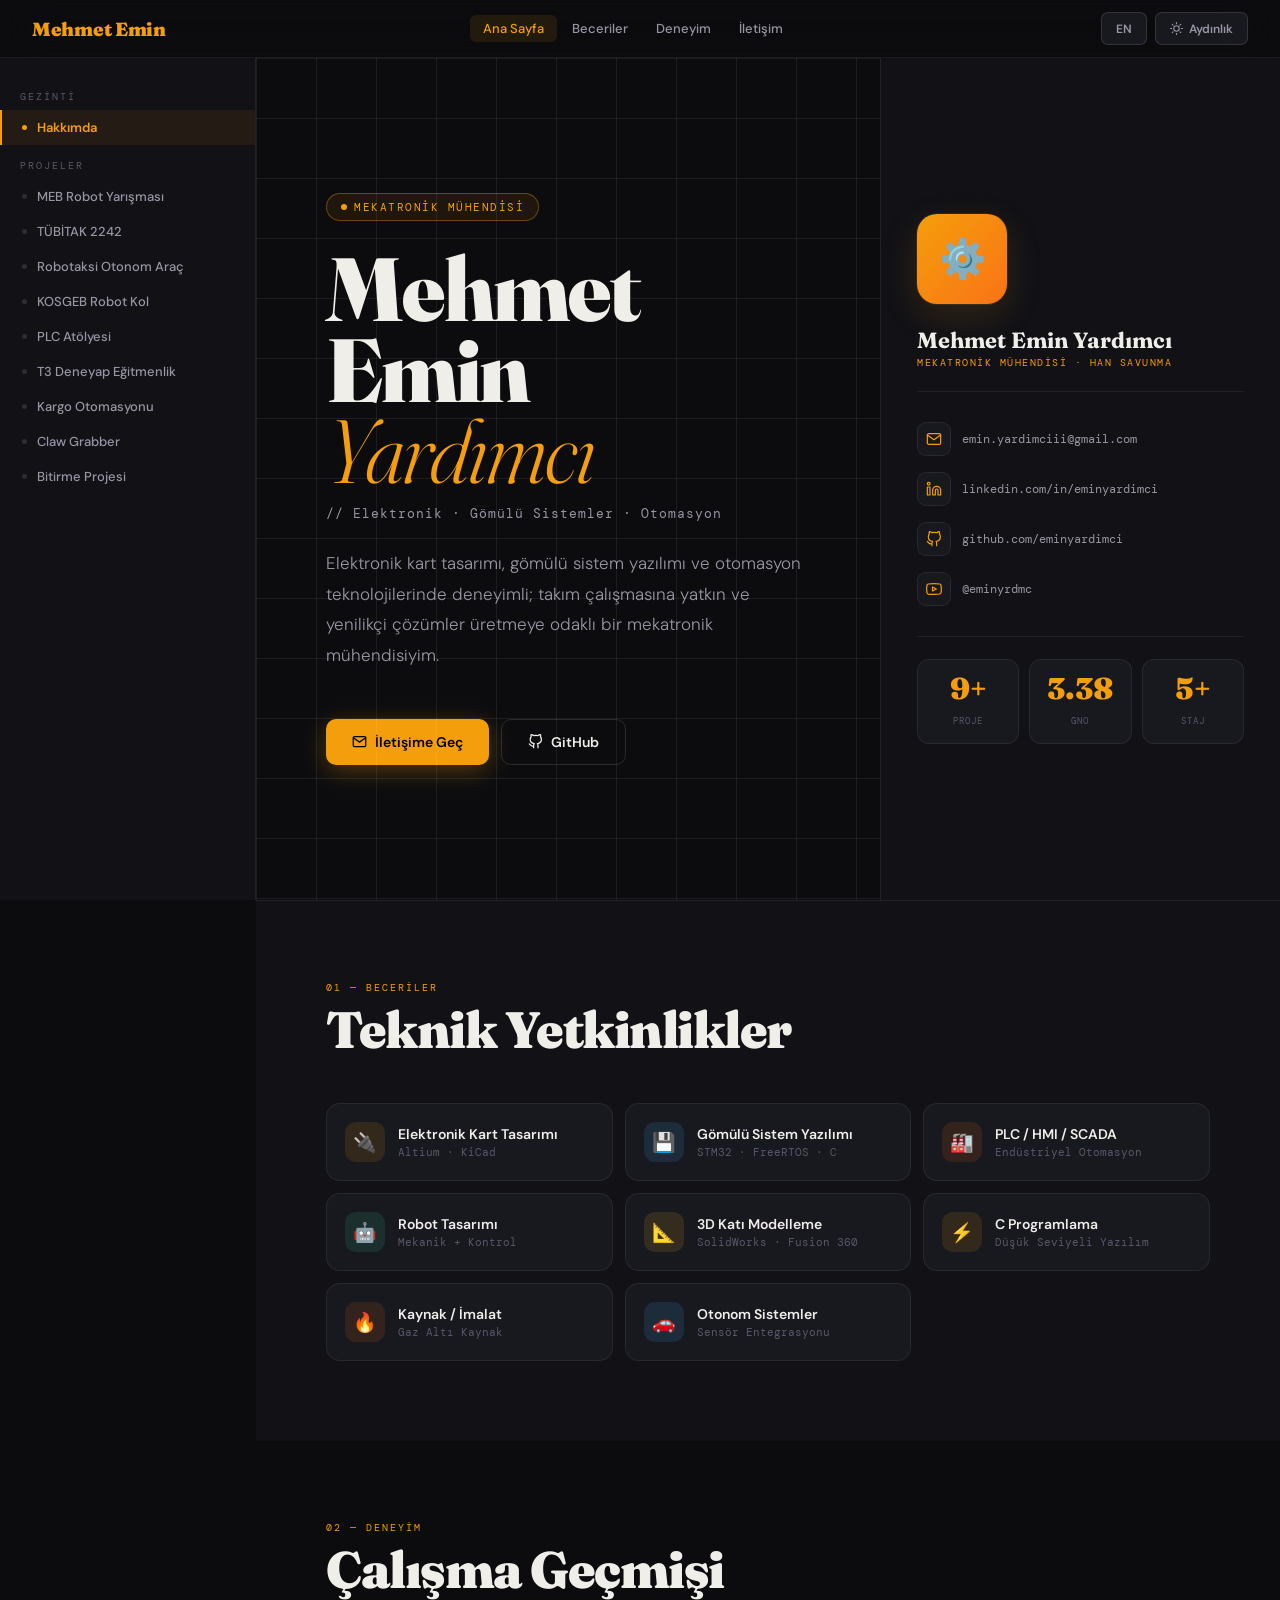
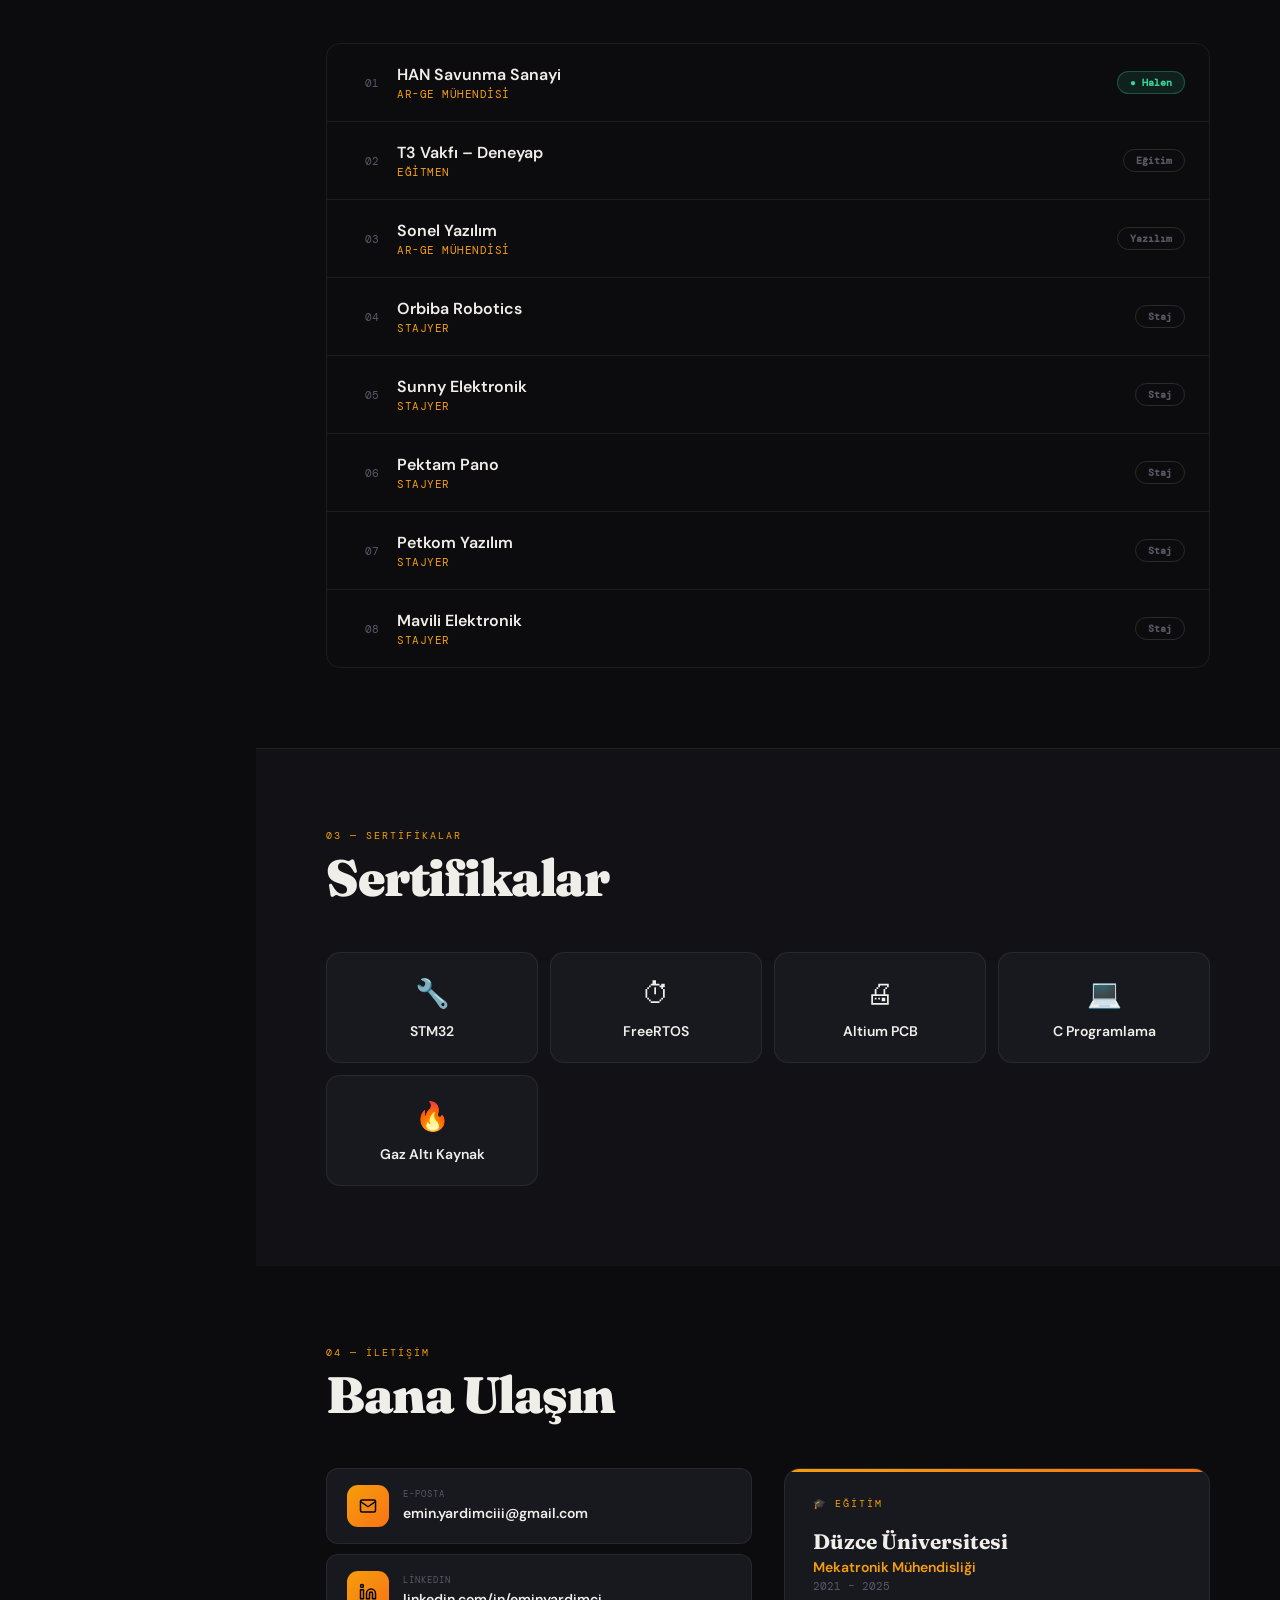
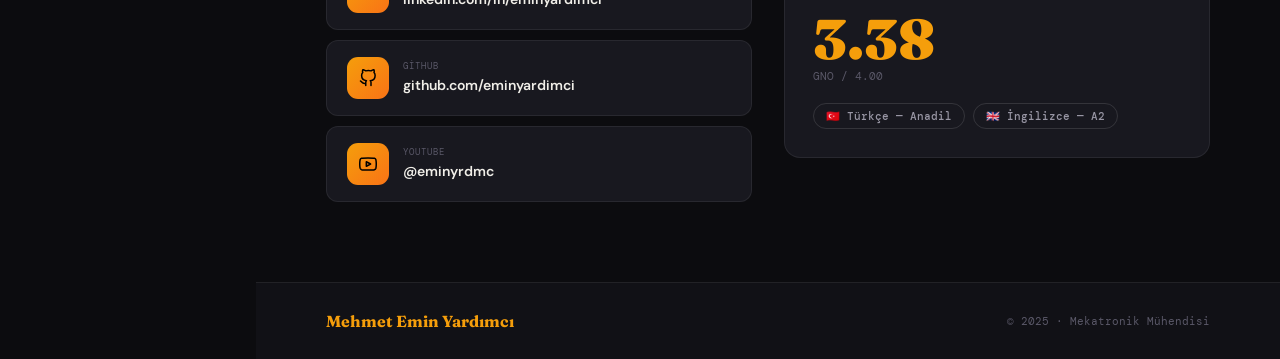
==== commit ba0237d0: "Update index.html" ====
--- a/index.html
+++ b/index.html
@@ -2,6 +2,7 @@
 <html lang="tr" data-theme="dark">
 <head>
 <meta charset="UTF-8">
+<meta name="robots" content="noarchive">
 <meta name="viewport" content="width=device-width, initial-scale=1.0">
 <title>Mehmet Emin Yardımcı</title>
 <link href="https://fonts.googleapis.com/css2?family=Fraunces:ital,wght@0,300;0,700;0,900;1,300;1,700&family=DM+Sans:wght@300;400;500;600;700&family=DM+Mono:wght@400;500&display=swap" rel="stylesheet">
@@ -605,9 +606,9 @@
   <div class="bar-logo" onclick="goHome()">Mehmet Emin</div>
   <nav class="bar-nav">
     <button class="bar-a on" onclick="goHome()" data-tr="Ana Sayfa" data-en="Home">Ana Sayfa</button>
-    <button class="bar-a" onclick="scrollTo('sec-sk')" data-tr="Beceriler" data-en="Skills">Beceriler</button>
-    <button class="bar-a" onclick="scrollTo('sec-ex')" data-tr="Deneyim" data-en="Experience">Deneyim</button>
-    <button class="bar-a" onclick="scrollTo('sec-ct')" data-tr="İletişim" data-en="Contact">İletişim</button>
+    <button class="bar-a" onclick="scrollToSec('sec-sk')" data-tr="Beceriler" data-en="Skills">Beceriler</button>
+    <button class="bar-a" onclick="scrollToSec('sec-ex')" data-tr="Deneyim" data-en="Experience">Deneyim</button>
+    <button class="bar-a" onclick="scrollToSec('sec-ct')" data-tr="İletişim" data-en="Contact">İletişim</button>
   </nav>
   <div class="bar-r">
     <button class="bar-btn" id="lBtn" onclick="toggleLang()">EN</button>
@@ -660,7 +661,7 @@
         Elektronik kart tasarımı, gömülü sistem yazılımı ve otomasyon teknolojilerinde deneyimli; takım çalışmasına yatkın ve yenilikçi çözümler üretmeye odaklı bir mekatronik mühendisiyim.
       </p>
       <div class="hl-cta">
-        <a href="mailto:emin.yardimciii@gmail.com" class="cta-main">
+        <a href="mailto:emin.yardimciii&#64;gmail.com" class="cta-main">
           <svg width="15" height="15" viewBox="0 0 24 24" fill="none" stroke="currentColor" stroke-width="2" stroke-linecap="round" stroke-linejoin="round"><path d="M4 4h16c1.1 0 2 .9 2 2v12c0 1.1-.9 2-2 2H4c-1.1 0-2-.9-2-2V6c0-1.1.9-2 2-2z"/><polyline points="22,6 12,13 2,6"/></svg>
           <span data-tr="İletişime Geç" data-en="Get in Touch">İletişime Geç</span>
         </a>
@@ -679,11 +680,11 @@
       </div>
       <div class="sep"></div>
       <div>
-        <a href="mailto:emin.yardimciii@gmail.com" class="info-item" style="text-decoration:none">
+        <a href="mailto:emin.yardimciii&#64;gmail.com" class="info-item" style="text-decoration:none">
           <div class="ii-ico">
             <svg viewBox="0 0 24 24"><path d="M4 4h16c1.1 0 2 .9 2 2v12c0 1.1-.9 2-2 2H4c-1.1 0-2-.9-2-2V6c0-1.1.9-2 2-2z"/><polyline points="22,6 12,13 2,6"/></svg>
           </div>
-          <span class="ii-txt">emin.yardimciii@gmail.com</span>
+          <span class="ii-txt">emin.yardimciii&#64;gmail.com</span>
         </a>
         <a href="https://www.linkedin.com/in/eminyardimci" target="_blank" class="info-item" style="text-decoration:none">
           <div class="ii-ico">
@@ -764,9 +765,9 @@
     <h2 class="sec-h" data-tr="Bana Ulaşın" data-en="Get In Touch">Bana Ulaşın</h2>
     <div class="ct-grid">
       <div class="ct-links">
-        <a href="mailto:emin.yardimciii@gmail.com" class="ct-a">
+        <a href="mailto:emin.yardimciii&#64;gmail.com" class="ct-a">
           <div class="ct-ico"><svg viewBox="0 0 24 24"><path d="M4 4h16c1.1 0 2 .9 2 2v12c0 1.1-.9 2-2 2H4c-1.1 0-2-.9-2-2V6c0-1.1.9-2 2-2z"/><polyline points="22,6 12,13 2,6"/></svg></div>
-          <div><span class="ct-lbl" data-tr="E-posta" data-en="Email">E-posta</span><span class="ct-val">emin.yardimciii@gmail.com</span></div>
+          <div><span class="ct-lbl" data-tr="E-posta" data-en="Email">E-posta</span><span class="ct-val">emin.yardimciii&#64;gmail.com</span></div>
         </a>
         <a href="https://www.linkedin.com/in/eminyardimci" target="_blank" class="ct-a">
           <div class="ct-ico"><svg viewBox="0 0 24 24"><path d="M16 8a6 6 0 0 1 6 6v7h-4v-7a2 2 0 0 0-2-2 2 2 0 0 0-2 2v7h-4v-7a6 6 0 0 1 6-6z"/><rect x="2" y="9" width="4" height="12"/><circle cx="4" cy="4" r="2"/></svg></div>
@@ -1016,7 +1017,7 @@
   if(window.innerWidth<=960) document.getElementById('side').classList.remove('open');
 }
 
-function scrollTo(id){
+function scrollToSec(id){
   goHome();
   setTimeout(()=>{
     const el=document.getElementById(id);
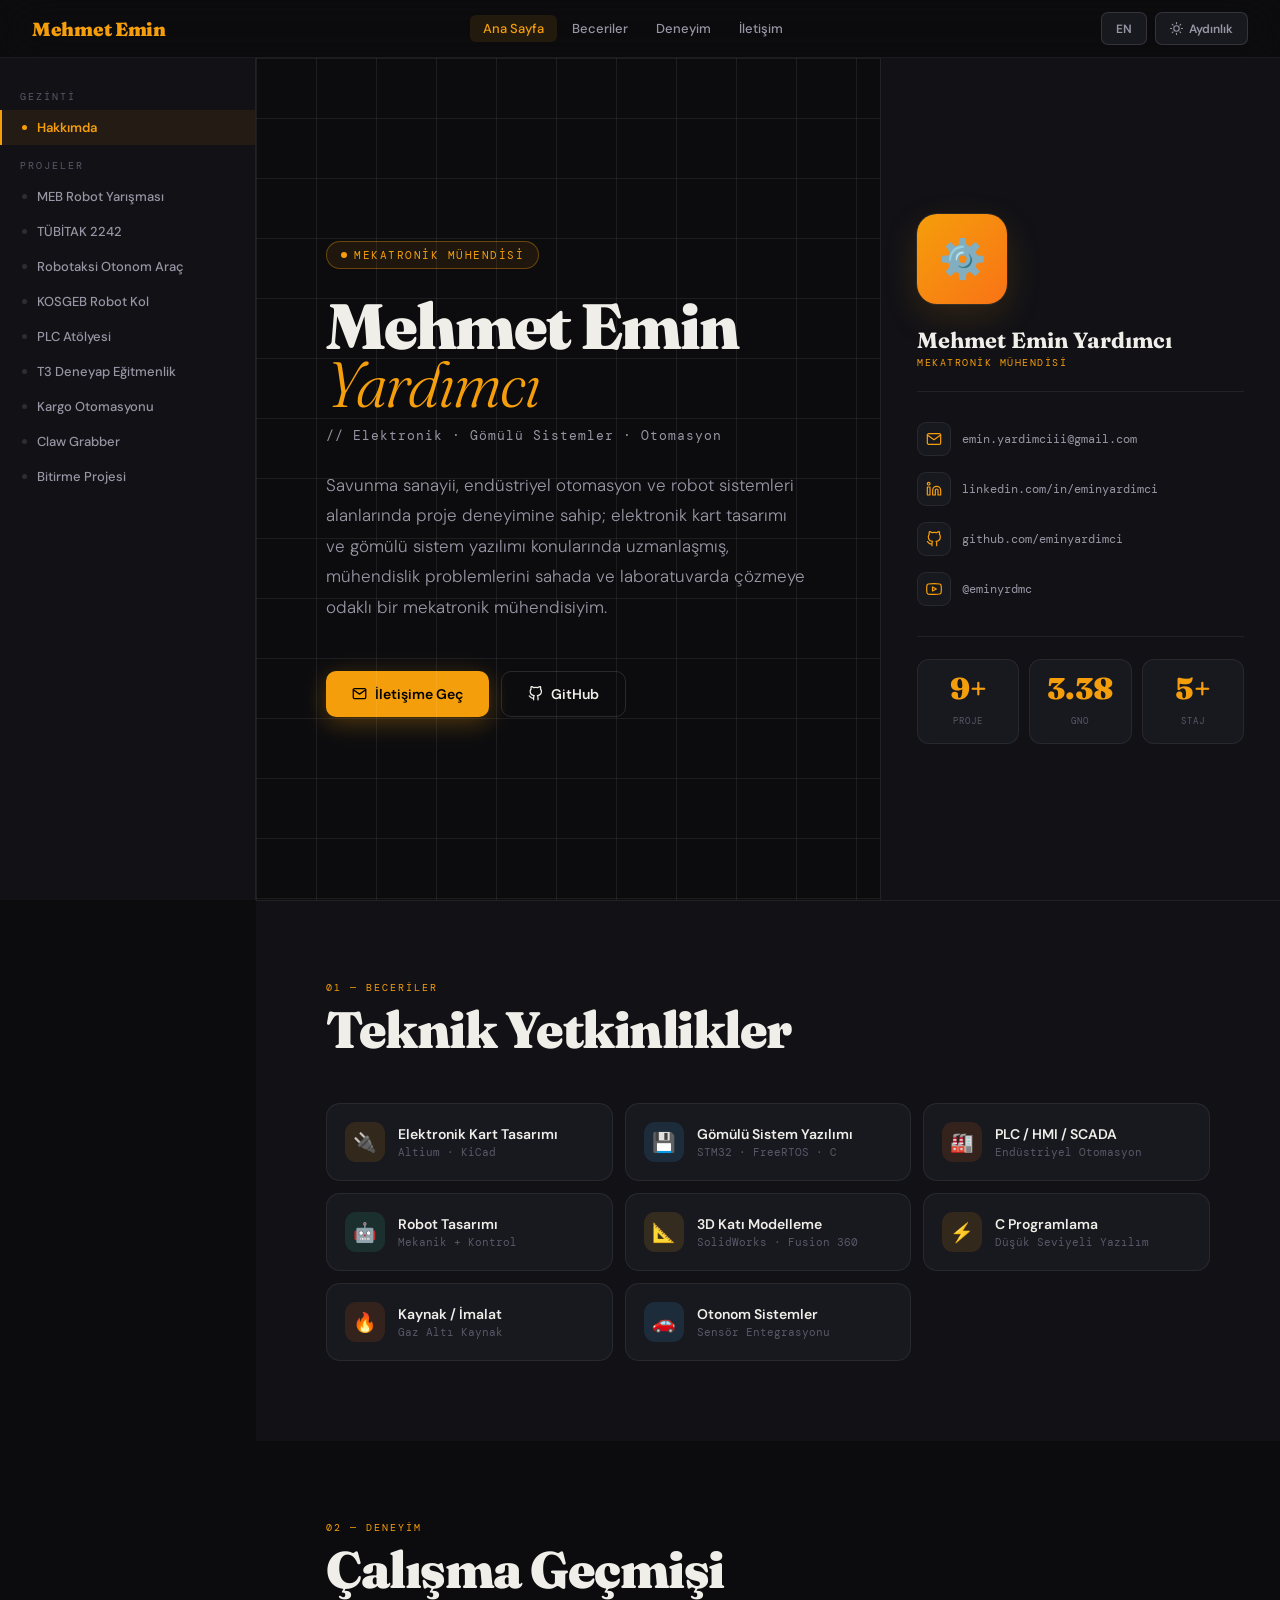
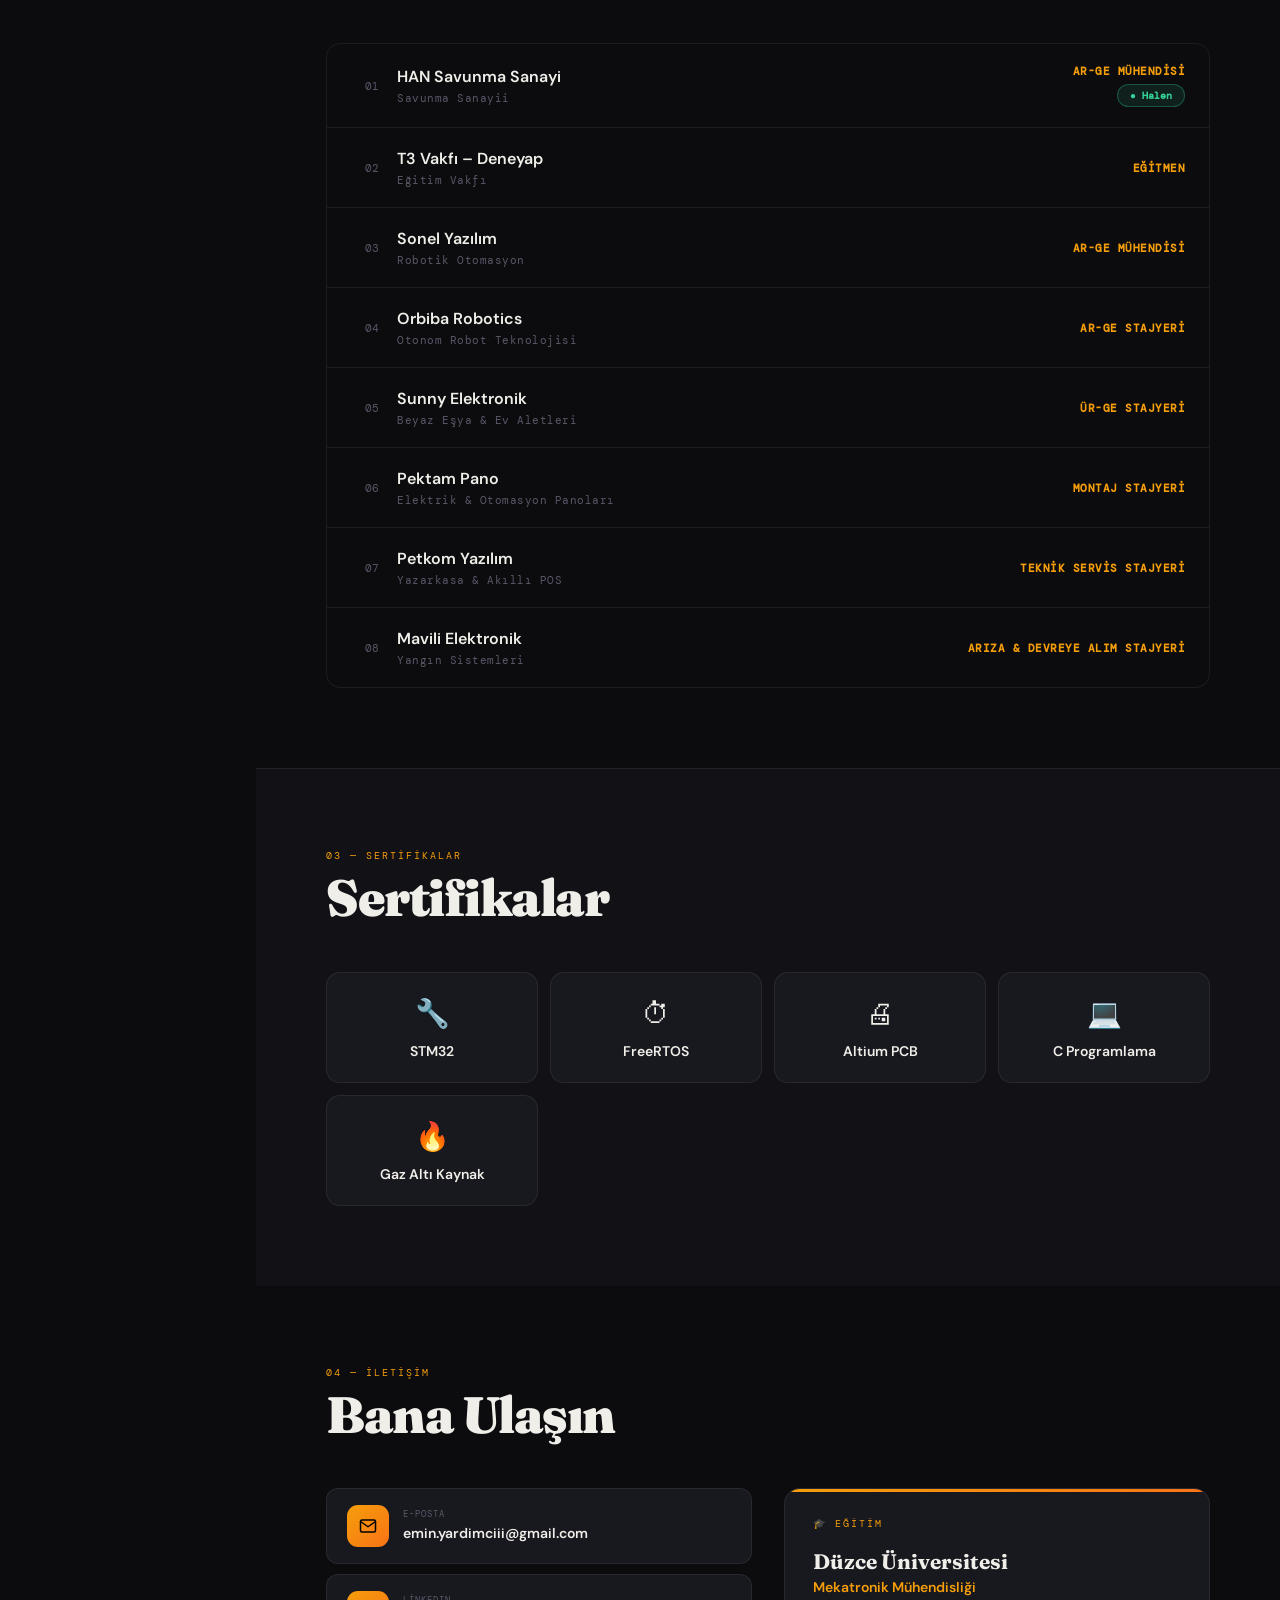
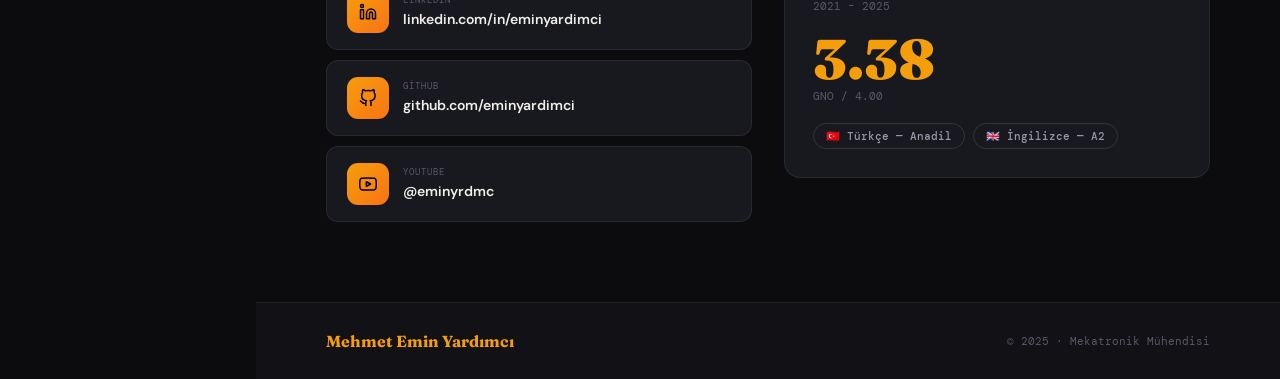
==== commit 163d5474: "Update index.html" ====
--- a/index.html
+++ b/index.html
@@ -209,7 +209,7 @@
 
 .hl-name{
   font-family:var(--serif);
-  font-size:clamp(52px,7vw,100px);
+  font-size:clamp(38px,5vw,72px);
   font-weight:900;
   line-height:.9;letter-spacing:-2px;
   margin-bottom:14px;
@@ -349,6 +349,10 @@
   transition:background .2s;
   position:relative;
 }
+.ex-info{display:flex;flex-direction:column;gap:2px;}
+.ex-sector{font-family:var(--mono);font-size:11px;color:var(--ink3);letter-spacing:.5px;}
+.ex-right{display:flex;flex-direction:column;align-items:flex-end;gap:6px;}
+.ex-pos{font-family:var(--mono);font-size:11px;font-weight:600;color:var(--accent);letter-spacing:.5px;text-transform:uppercase;text-align:right;}
 .ex:last-child{border-bottom:none;}
 .ex:hover{background:rgba(245,158,11,.04);}
 .ex::before{
@@ -361,7 +365,7 @@
   width:28px;text-align:right;
 }
 .ex-co{font-size:16px;font-weight:600;margin-bottom:2px;}
-.ex-role{font-family:var(--mono);font-size:11px;color:var(--accent);letter-spacing:.5px;text-transform:uppercase;}
+
 .ex-pill{
   font-family:var(--mono);font-size:10px;font-weight:600;
   padding:4px 12px;border-radius:50px;
@@ -434,7 +438,11 @@
   display:flex;flex-direction:column;justify-content:flex-end;
   padding:60px 70px;
   position:relative;overflow:hidden;
-}
+  color:#fff !important;
+}
+.ph *{color:#fff !important;}
+.ph-back{color:rgba(255,255,255,.55) !important;}
+.ph-back:hover{color:#fff !important;}
 .ph-bg{position:absolute;inset:0;transition:background .4s;}
 
 /* animated diagonal lines */
@@ -492,7 +500,7 @@
 .pb-desc{font-size:17px;line-height:1.9;color:var(--ink2);font-weight:300;}
 .pb-desc strong{color:var(--ink);font-weight:700;}
 
-.pb-side{padding:44px 28px;}
+.pb-side{padding:44px 28px;background:var(--bg);}
 .ps-h{font-family:var(--mono);font-size:9px;color:var(--ink3);text-transform:uppercase;letter-spacing:2px;display:block;margin-bottom:10px;margin-top:24px;}
 .ps-h:first-child{margin-top:0;}
 .ps-yr{font-family:var(--serif);font-size:22px;font-weight:700;color:var(--accent);margin-bottom:0;}
@@ -657,11 +665,11 @@
         <em>Yardımcı</em>
       </h1>
       <p class="hl-sub" id="hl-sub">// Elektronik · Gömülü Sistemler · Otomasyon</p>
-      <p class="hl-desc" data-tr="Elektronik kart tasarımı, gömülü sistem yazılımı ve otomasyon teknolojilerinde deneyimli; takım çalışmasına yatkın ve yenilikçi çözümler üretmeye odaklı bir mekatronik mühendisiyim." data-en="Experienced in electronic board design, embedded software, and automation — a mechatronics engineer passionate about teamwork and innovative engineering.">
-        Elektronik kart tasarımı, gömülü sistem yazılımı ve otomasyon teknolojilerinde deneyimli; takım çalışmasına yatkın ve yenilikçi çözümler üretmeye odaklı bir mekatronik mühendisiyim.
+      <p class="hl-desc" data-tr="Savunma sanayii, endüstriyel otomasyon ve robot sistemleri alanlarında proje deneyimine sahip; elektronik kart tasarımı ve gömülü sistem yazılımı konularında uzmanlaşmış, mühendislik problemlerini sahada ve laboratuvarda çözmeye odaklı bir mekatronik mühendisiyim." data-en="A mechatronics engineer with hands-on project experience in defence industry, industrial automation and robotic systems — specialising in electronic board design and embedded software, equally at home in the lab and in the field.">
+        Savunma sanayii, endüstriyel otomasyon ve robot sistemleri alanlarında proje deneyimine sahip; elektronik kart tasarımı ve gömülü sistem yazılımı konularında uzmanlaşmış, mühendislik problemlerini sahada ve laboratuvarda çözmeye odaklı bir mekatronik mühendisiyim.
       </p>
       <div class="hl-cta">
-        <a href="mailto:emin.yardimciii&#64;gmail.com" class="cta-main">
+        <a href="mailto:emin.yardimciii@gmail.com" class="cta-main">
           <svg width="15" height="15" viewBox="0 0 24 24" fill="none" stroke="currentColor" stroke-width="2" stroke-linecap="round" stroke-linejoin="round"><path d="M4 4h16c1.1 0 2 .9 2 2v12c0 1.1-.9 2-2 2H4c-1.1 0-2-.9-2-2V6c0-1.1.9-2 2-2z"/><polyline points="22,6 12,13 2,6"/></svg>
           <span data-tr="İletişime Geç" data-en="Get in Touch">İletişime Geç</span>
         </a>
@@ -676,11 +684,11 @@
       <div class="av-ring">⚙️</div>
       <div>
         <div class="pn">Mehmet Emin Yardımcı</div>
-        <div class="pt" data-tr="Mekatronik Mühendisi · HAN Savunma" data-en="Mechatronics Engineer · HAN Defence">Mekatronik Mühendisi · HAN Savunma</div>
+        <div class="pt" data-tr="Mekatronik Mühendisi" data-en="Mechatronics Engineer">Mekatronik Mühendisi</div>
       </div>
       <div class="sep"></div>
       <div>
-        <a href="mailto:emin.yardimciii&#64;gmail.com" class="info-item" style="text-decoration:none">
+        <a href="mailto:emin.yardimciii@gmail.com" class="info-item" style="text-decoration:none">
           <div class="ii-ico">
             <svg viewBox="0 0 24 24"><path d="M4 4h16c1.1 0 2 .9 2 2v12c0 1.1-.9 2-2 2H4c-1.1 0-2-.9-2-2V6c0-1.1.9-2 2-2z"/><polyline points="22,6 12,13 2,6"/></svg>
           </div>
@@ -735,14 +743,87 @@
     <span class="sec-tag">02 — <span data-tr="Deneyim" data-en="Experience">Deneyim</span></span>
     <h2 class="sec-h" data-tr="Çalışma Geçmişi" data-en="Work History">Çalışma Geçmişi</h2>
     <div class="ex-list">
-      <div class="ex"><span class="ex-num">01</span><div><div class="ex-co">HAN Savunma Sanayi</div><div class="ex-role" data-tr="Ar-Ge Mühendisi" data-en="R&D Engineer">Ar-Ge Mühendisi</div></div><span class="ex-pill live" data-tr="● Halen" data-en="● Current">● Halen</span></div>
-      <div class="ex"><span class="ex-num">02</span><div><div class="ex-co">T3 Vakfı – Deneyap</div><div class="ex-role" data-tr="Eğitmen" data-en="Instructor">Eğitmen</div></div><span class="ex-pill" data-tr="Eğitim" data-en="Education">Eğitim</span></div>
-      <div class="ex"><span class="ex-num">03</span><div><div class="ex-co">Sonel Yazılım</div><div class="ex-role" data-tr="Ar-Ge Mühendisi" data-en="R&D Engineer">Ar-Ge Mühendisi</div></div><span class="ex-pill" data-tr="Yazılım" data-en="Software">Yazılım</span></div>
-      <div class="ex"><span class="ex-num">04</span><div><div class="ex-co">Orbiba Robotics</div><div class="ex-role" data-tr="Stajyer" data-en="Intern">Stajyer</div></div><span class="ex-pill" data-tr="Staj" data-en="Internship">Staj</span></div>
-      <div class="ex"><span class="ex-num">05</span><div><div class="ex-co">Sunny Elektronik</div><div class="ex-role" data-tr="Stajyer" data-en="Intern">Stajyer</div></div><span class="ex-pill" data-tr="Staj" data-en="Internship">Staj</span></div>
-      <div class="ex"><span class="ex-num">06</span><div><div class="ex-co">Pektam Pano</div><div class="ex-role" data-tr="Stajyer" data-en="Intern">Stajyer</div></div><span class="ex-pill" data-tr="Staj" data-en="Internship">Staj</span></div>
-      <div class="ex"><span class="ex-num">07</span><div><div class="ex-co">Petkom Yazılım</div><div class="ex-role" data-tr="Stajyer" data-en="Intern">Stajyer</div></div><span class="ex-pill" data-tr="Staj" data-en="Internship">Staj</span></div>
-      <div class="ex"><span class="ex-num">08</span><div><div class="ex-co">Mavili Elektronik</div><div class="ex-role" data-tr="Stajyer" data-en="Intern">Stajyer</div></div><span class="ex-pill" data-tr="Staj" data-en="Internship">Staj</span></div>
+      <div class="ex">
+        <span class="ex-num">01</span>
+        <div class="ex-info">
+          <div class="ex-co">HAN Savunma Sanayi</div>
+          <div class="ex-sector" data-tr="Savunma Sanayii" data-en="Defence Industry">Savunma Sanayii</div>
+        </div>
+        <div class="ex-right">
+          <span class="ex-pos" data-tr="Ar-Ge Mühendisi" data-en="R&D Engineer">Ar-Ge Mühendisi</span>
+          <span class="ex-pill live" data-tr="● Halen" data-en="● Current">● Halen</span>
+        </div>
+      </div>
+      <div class="ex">
+        <span class="ex-num">02</span>
+        <div class="ex-info">
+          <div class="ex-co">T3 Vakfı – Deneyap</div>
+          <div class="ex-sector" data-tr="Eğitim Vakfı" data-en="Education Foundation">Eğitim Vakfı</div>
+        </div>
+        <div class="ex-right">
+          <span class="ex-pos" data-tr="Eğitmen" data-en="Instructor">Eğitmen</span>
+        </div>
+      </div>
+      <div class="ex">
+        <span class="ex-num">03</span>
+        <div class="ex-info">
+          <div class="ex-co">Sonel Yazılım</div>
+          <div class="ex-sector" data-tr="Robotik Otomasyon" data-en="Robotic Automation">Robotik Otomasyon</div>
+        </div>
+        <div class="ex-right">
+          <span class="ex-pos" data-tr="Ar-Ge Mühendisi" data-en="R&D Engineer">Ar-Ge Mühendisi</span>
+        </div>
+      </div>
+      <div class="ex">
+        <span class="ex-num">04</span>
+        <div class="ex-info">
+          <div class="ex-co">Orbiba Robotics</div>
+          <div class="ex-sector" data-tr="Otonom Robot Teknolojisi" data-en="Autonomous Robotics">Otonom Robot Teknolojisi</div>
+        </div>
+        <div class="ex-right">
+          <span class="ex-pos" data-tr="Ar-Ge Stajyeri" data-en="R&D Intern">Ar-Ge Stajyeri</span>
+        </div>
+      </div>
+      <div class="ex">
+        <span class="ex-num">05</span>
+        <div class="ex-info">
+          <div class="ex-co">Sunny Elektronik</div>
+          <div class="ex-sector" data-tr="Beyaz Eşya &amp; Ev Aletleri" data-en="Home Appliances">Beyaz Eşya &amp; Ev Aletleri</div>
+        </div>
+        <div class="ex-right">
+          <span class="ex-pos" data-tr="Ür-Ge Stajyeri" data-en="R&D Intern">Ür-Ge Stajyeri</span>
+        </div>
+      </div>
+      <div class="ex">
+        <span class="ex-num">06</span>
+        <div class="ex-info">
+          <div class="ex-co">Pektam Pano</div>
+          <div class="ex-sector" data-tr="Elektrik &amp; Otomasyon Panoları" data-en="Electrical &amp; Automation Panels">Elektrik &amp; Otomasyon Panoları</div>
+        </div>
+        <div class="ex-right">
+          <span class="ex-pos" data-tr="Montaj Stajyeri" data-en="Assembly Intern">Montaj Stajyeri</span>
+        </div>
+      </div>
+      <div class="ex">
+        <span class="ex-num">07</span>
+        <div class="ex-info">
+          <div class="ex-co">Petkom Yazılım</div>
+          <div class="ex-sector" data-tr="Yazarkasa &amp; Akıllı POS" data-en="POS &amp; Smart Devices">Yazarkasa &amp; Akıllı POS</div>
+        </div>
+        <div class="ex-right">
+          <span class="ex-pos" data-tr="Teknik Servis Stajyeri" data-en="Technical Service Intern">Teknik Servis Stajyeri</span>
+        </div>
+      </div>
+      <div class="ex">
+        <span class="ex-num">08</span>
+        <div class="ex-info">
+          <div class="ex-co">Mavili Elektronik</div>
+          <div class="ex-sector" data-tr="Yangın Sistemleri" data-en="Fire Safety Systems">Yangın Sistemleri</div>
+        </div>
+        <div class="ex-right">
+          <span class="ex-pos" data-tr="Arıza &amp; Devreye Alım Stajyeri" data-en="Commissioning Intern">Arıza &amp; Devreye Alım Stajyeri</span>
+        </div>
+      </div>
     </div>
   </section>
 
@@ -765,7 +846,7 @@
     <h2 class="sec-h" data-tr="Bana Ulaşın" data-en="Get In Touch">Bana Ulaşın</h2>
     <div class="ct-grid">
       <div class="ct-links">
-        <a href="mailto:emin.yardimciii&#64;gmail.com" class="ct-a">
+        <a href="mailto:emin.yardimciii@gmail.com" class="ct-a">
           <div class="ct-ico"><svg viewBox="0 0 24 24"><path d="M4 4h16c1.1 0 2 .9 2 2v12c0 1.1-.9 2-2 2H4c-1.1 0-2-.9-2-2V6c0-1.1.9-2 2-2z"/><polyline points="22,6 12,13 2,6"/></svg></div>
           <div><span class="ct-lbl" data-tr="E-posta" data-en="Email">E-posta</span><span class="ct-val">emin.yardimciii&#64;gmail.com</span></div>
         </a>
@@ -835,7 +916,7 @@
 
       <button class="gallery-btn" id="gal-btn" onclick="openGal()">
         <svg viewBox="0 0 24 24"><rect x="3" y="3" width="18" height="18" rx="2" ry="2"/><circle cx="8.5" cy="8.5" r="1.5"/><polyline points="21 15 16 10 5 21"/></svg>
-        <span data-tr="Görselleri Gör" data-en="View Images">Görselleri Gör</span>
+        <span data-tr="Görselleri Gör" data-en="View Images" id="gal-btn-lbl">Görselleri Gör</span>
       </button>
     </div>
   </div>
@@ -981,14 +1062,17 @@
 function toggleLang(){
   lang=lang==='tr'?'en':'tr';
   document.getElementById('lBtn').textContent=lang==='tr'?'EN':'TR';
-  document.querySelectorAll('[data-tr]').forEach(el=>{
-    const v=el.getAttribute('data-'+lang);
-    if(v) el.textContent=v;
-  });
+  applyLang();
   document.getElementById('hl-sub').textContent=lang==='tr'
     ?'// Elektronik · Gömülü Sistemler · Otomasyon'
     :'// Electronics · Embedded Systems · Automation';
   if(curProj) renderProj(curProj);
+}
+function applyLang(){
+  document.querySelectorAll('[data-tr]').forEach(el=>{
+    const v=el.getAttribute('data-'+lang);
+    if(v!==null) el.textContent=v;
+  });
 }
 
 /* ── NAV ──────────────────────────────────── */
@@ -1005,6 +1089,7 @@
   setActive('home');
   window.scrollTo({top:0,behavior:'smooth'});
   if(window.innerWidth<=960) document.getElementById('side').classList.remove('open');
+  document.querySelectorAll('.bar-a').forEach((a,i)=>a.classList.toggle('on',i===0));
 }
 
 function goProj(k){
@@ -1023,6 +1108,11 @@
     const el=document.getElementById(id);
     if(el) el.scrollIntoView({behavior:'smooth'});
   },120);
+  // Mark correct nav link active
+  document.querySelectorAll('.bar-a').forEach(a=>a.classList.remove('on'));
+  const map={'sec-sk':1,'sec-ex':2,'sec-ct':3};
+  const idx=map[id];
+  if(idx) document.querySelectorAll('.bar-a')[idx]?.classList.add('on');
 }
 
 /* ── RENDER PROJECT ───────────────────────── */
@@ -1097,6 +1187,23 @@
   });
 }
 stagger('.sk',.06);stagger('.ex',.05);stagger('.ce',.07);stagger('.stat',.1);
+
+// Scroll spy for topbar active state
+const spySections=[
+  {id:'sec-sk',barIdx:1},
+  {id:'sec-ex',barIdx:2},
+  {id:'sec-ct',barIdx:3}
+];
+const barAs=document.querySelectorAll('.bar-a');
+window.addEventListener('scroll',()=>{
+  if(curProj) return;
+  let active=0;
+  spySections.forEach(({id,barIdx})=>{
+    const el=document.getElementById(id);
+    if(el && el.getBoundingClientRect().top < window.innerHeight*0.6) active=barIdx;
+  });
+  barAs.forEach((a,i)=>a.classList.toggle('on',i===active));
+},{passive:true});
 </script>
 </body>
 </html>
